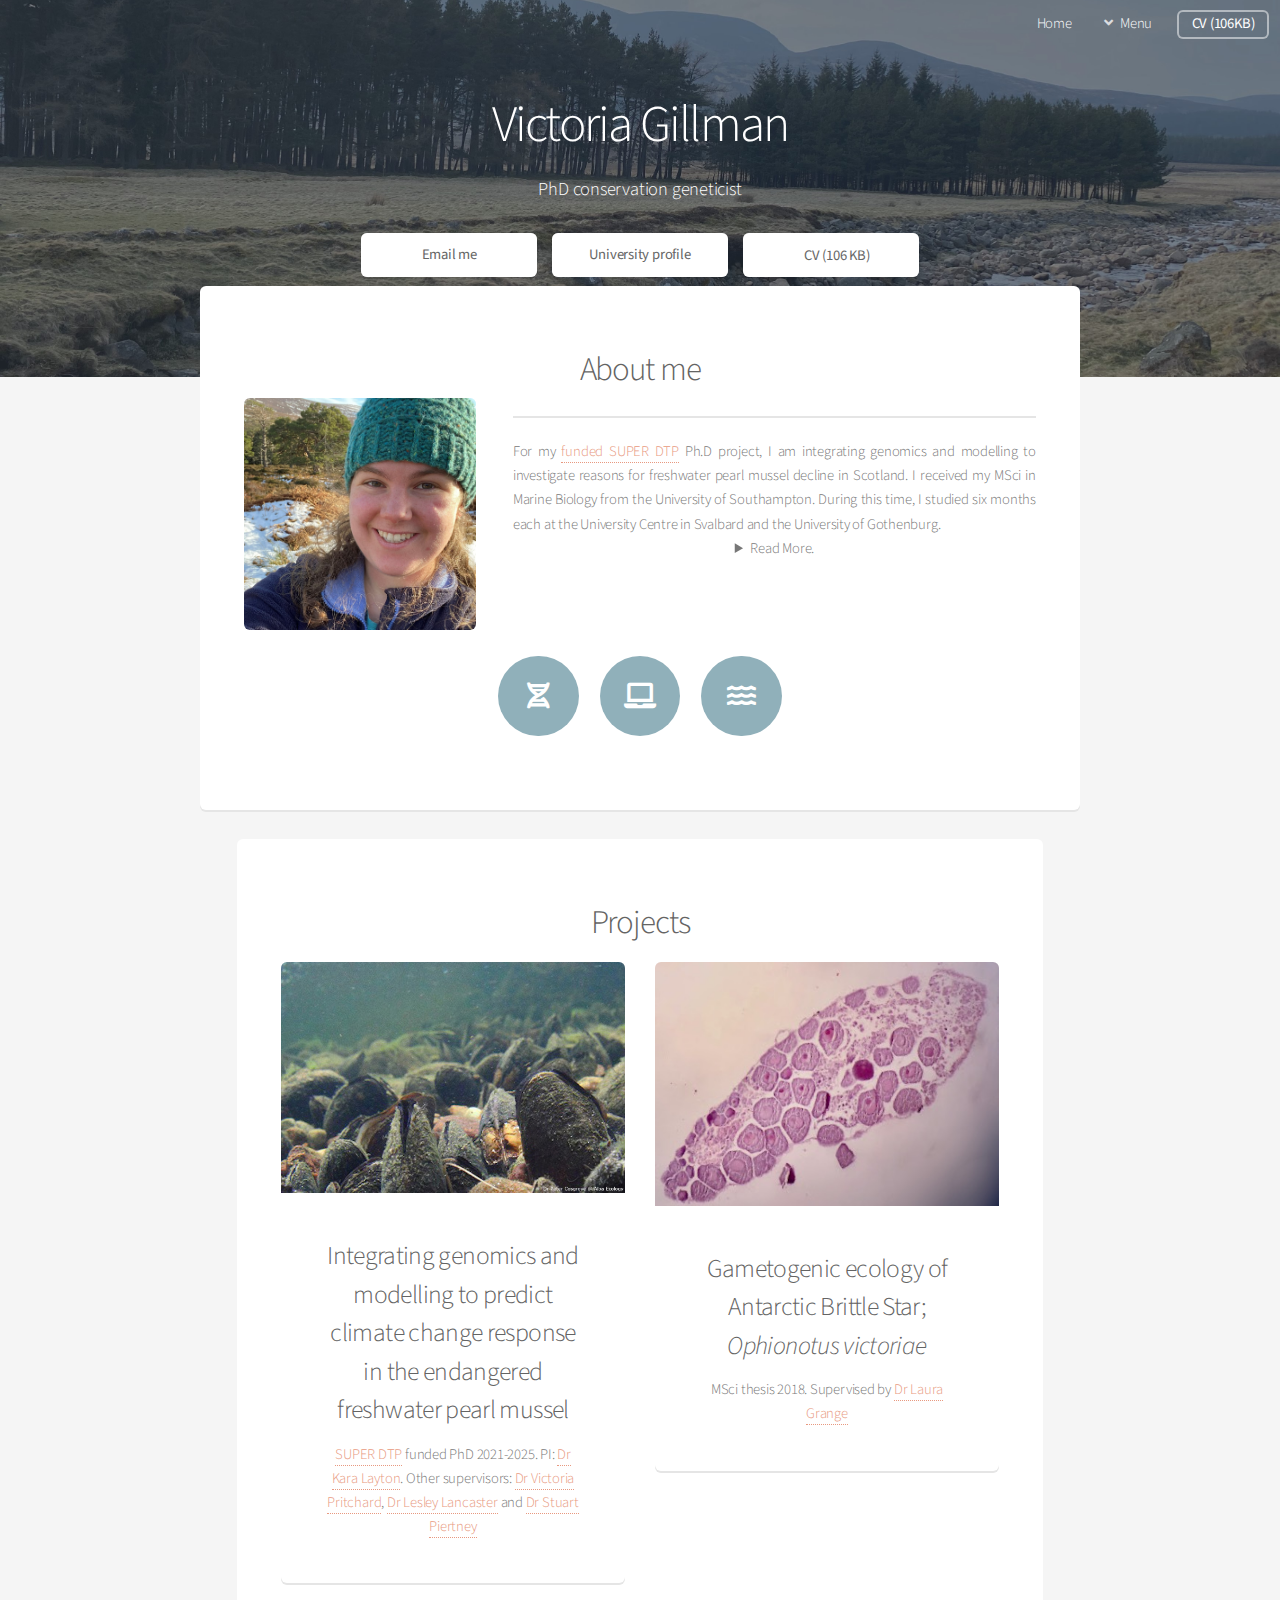
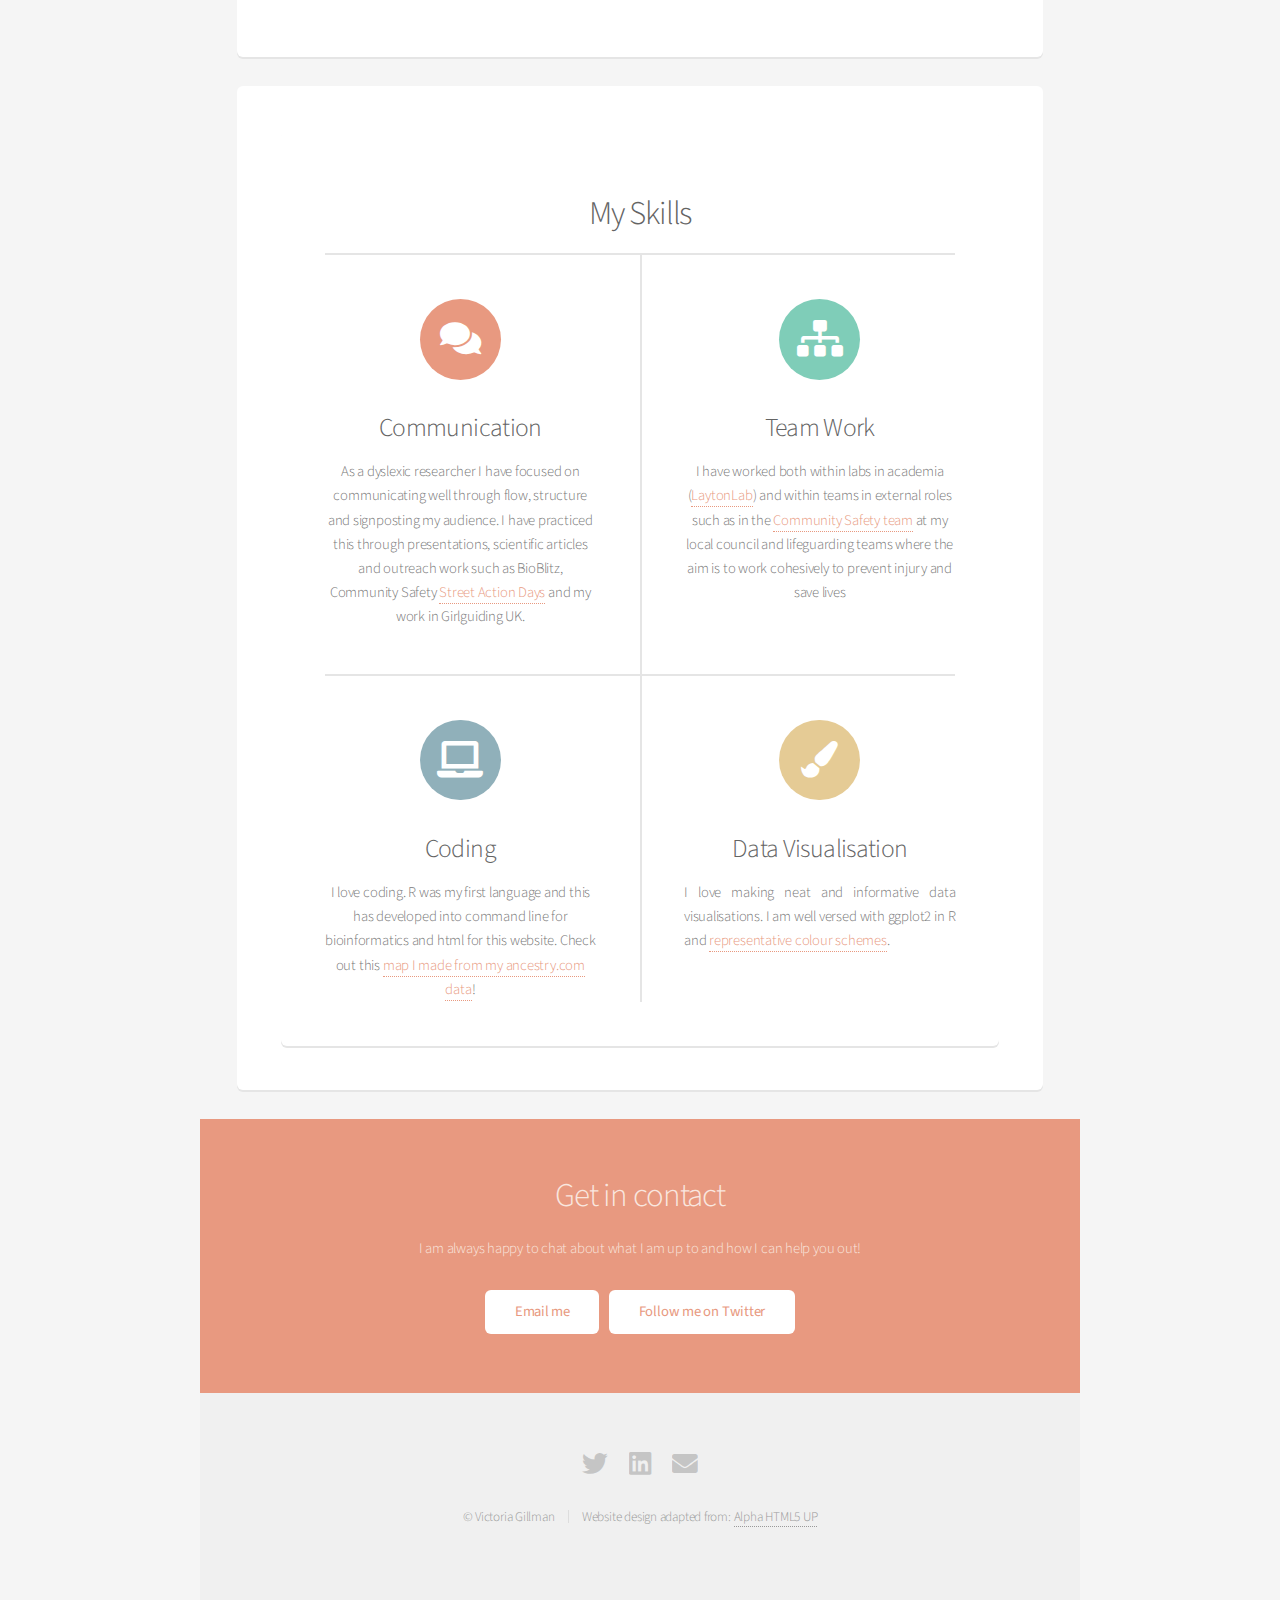
==== index.html @ b7ac981a "updated copywrite" ====
<!DOCTYPE HTML>
<!--
	Alpha by HTML5 UP
	html5up.net | @ajlkn
	Free for personal and commercial use under the CCA 3.0 license (html5up.net/license)
-->
<html>
	<head>
		<title>Victoria Gillman</title>
		<meta charset="utf-8" />
		<meta name="viewport" content="width=device-width, initial-scale=1, user-scalable=no" />
		<link rel="stylesheet" href="assets/css/main.css" />		
	</head>
	<body class="landing is-preload">
		<div id="page-wrapper">
		
			<!-- Header -->
				<header id="header" class="alt">
					<nav id="nav">
						<ul>
							<li><a href="index.html">Home</a></li>
							<li>
								<a href="#" class="icon solid fa-angle-down">Menu</a>
								<ul>
									<li><a href="mailto:v.gillman.21@abdn.ac.uk">Email me</a></li>
									<li><a href="https://www.abdn.ac.uk/people/v.gillman.21">University profile</a></li>
									<li>
										<a href="#">My work</a>
										<ul>
											<li><a href="ovic_ecology.html">MSci thesis</a></li>
											<li><a href="pearlmussels.html">PhD Project</a></li>
										</ul>
									</li>
									<li><a href="VGillman_CV.pdf">CV</a></li>
									<!-- <li>
										<a href="#">Submenu</a>
										<ul>
											<li><a href="#">Option One</a></li>
											<li><a href="#">Option Two</a></li>
											<li><a href="#">Option Three</a></li>
											<li><a href="#">Option Four</a></li>
										</ul>
									</li> -->
								</ul>
							</li>
							<li><a href="VGillman_CV.pdf" class="button">CV (106KB)</a></li>
						</ul>
					</nav>
				</header>	
				
<!-- Banner -->
<section id="banner" style="background-image: url('images/overlapbanner.jpg'); background-size: cover; background-position: center; color: #fff; text-align: center; padding: 100px 0;">
    <h2>Victoria Gillman</h2>
    <p>PhD conservation geneticist</p>
    <ul class="actions special">
        <li><a href="mailto:v.gillman.21@abdn.ac.uk" class="button primary">Email me</a></li>
        <li><a href="https://www.abdn.ac.uk/people/v.gillman.21" class="button primary">University profile</a></li>
        <li><a href="VGillman_CV.pdf" class="button primary icon fa-download">CV (106 KB)</a></li>
    </ul>
    <!-- <a href="#one" class="more scrolly">Learn More</a> -->
</section>



				<!-- One -->
				<section id="main" class="container" style="margin-top: -150px;">

					<section class="box special">
    <header class="major">
        <h2>About me</h2>
        <div class="row gtr-50 gtr-uniform">
            <div class="col-4">
                <span class="image left"><img src="images/prof_square.jpg" alt="" style="width: 100%; height: auto;" /></span>
            </div>
            <div class="col-8">
                <p align="justify">For my <a href="https://superdtp.st-andrews.ac.uk/">funded SUPER DTP</a> Ph.D project, I am integrating genomics and modelling to investigate reasons for freshwater pearl mussel decline in Scotland. I received my MSci in Marine Biology from the University of Southampton. During this time, I studied six months each at the University Centre in Svalbard and the University of Gothenburg. </p>
                <details>
                    <summary>Read More.</summary>
                    <p align="justify"> As a dyslexic first-generation researcher, I am passionate about accessibility and inclusivity. I started a group for neurodiverse and disabled post-graduate researchers within the School of Biological Sciences at the University of Aberdeen where we share help and advice. I have also recently completed First Aid for Mental Health - Level 2.
                        <p align="justify"> When I am not working on my PhD, you can find me on dog walks, foraging or swimming in the beautiful coast of Aberdeenshire or in the Cairngorms. Follow me on Twitter at <a href="https://twitter.com/AmoAqua">@AmoAqua</a> where I post about my work and accessibility. </p>
                </details>
            </div>
        </div>
    </header>
    <ul class="icons major">
        <li><span class="icon solid fa-dna major accent4"><span class="label"></span></span></li>
        <li><span class="icon solid fa-laptop major accent4"><span class="label"></span></span></li>
        <li><span class="icon solid fa-water major accent4"><span class="label"></span></span></li>
    </ul>
</section>


				<!-- Two -->
					<section id="second" class="container">

					<section class="box special">
							<header class="major">
								<h2>Projects</h2>
							</header>
					<div class="row">
						<div class="col-6 col-12-narrower">

							<section class="box special">
							<span class="image featured"><a href="pearlmussels.html"><img src="images/freshwater-pearl-mussel2.jpeg" alt="Image of mussels in a river" /></span>
											
								<h3>Integrating genomics and modelling to predict climate change response in the endangered freshwater pearl mussel</h3></a>
                            <p><a href="https://superdtp.st-andrews.ac.uk/">SUPER DTP</a> funded PhD 2021-2025. PI: <a href="https://www.laytonlab.com/">Dr Kara Layton</a>. Other supervisors: <a href="https://orcid.org/0000-0003-0992-7403">Dr Victoria Pritchard</a>, <a href="https://www.abdn.ac.uk/people/lesleylancaster#about">Dr Lesley Lancaster</a> and <a href="https://orcid.org/0000-0001-6654-0569">Dr Stuart Piertney</a></p>
							</section>
							</div>
						<div class="col-6 col-12-narrower">

							<section class="box special">
								<span class="image featured"><a href="ovic_ecology.html"><img src="images/ovicgonad2.jpeg" alt="A histology image of a gonad showing oocytes" /></span>					
								<h3>Gametogenic ecology of Antarctic Brittle Star;<i> Ophionotus victoriae</i></h3> </a>
                            <p>MSci thesis 2018. Supervised by <a href="https://orcid.org/0000-0001-9222-6848">Dr Laura Grange</a></p>
							</div>
						</section>
					</section>

				<!-- Three -->
					<section id="third" class="container">

					<section class="box special features">
						<section class="box special">
							<header class="major">
								<h2>My Skills</h2>
							</header>
							<div class="features-row">
							<section>
								<span class="icon solid major fa-comments accent2"></span>
									<h3>Communication</h3>
									<p>As a dyslexic researcher I have focused on communicating well through flow, structure and signposting my audience. I have practiced this through presentations, scientific articles and outreach work such as BioBlitz, Community Safety <a href="https://www.safercommunitiestendring.co.uk/current-events/events/?permalink=street-action-day-percy-king-estate-19th-may-2021">Street Action Days</a> and my work in Girlguiding UK.</p>
								</section>
							<section>
								<span class="icon solid major fa-sitemap accent3"></span>
									<h3>Team Work</h3>
                                    <p>I have worked both within labs in academia (<a href="https://www.laytonlab.com">LaytonLab</a>) and within teams in external roles such as in the <a href="https://www.tendringdc.gov.uk/community/crime-community-safety/community-safety-partnership">Community Safety team</a> at my local council and lifeguarding teams where the aim is to work cohesively to prevent injury and save lives</p>
								</section>
							</div>
						<div class="features-row">
							<section>
								<span class="icon solid major fa-laptop accent4"></span>
									<h3>Coding</h3>
									<p>I love coding. R was my first language and this has developed into command line for bioinformatics and html for this website. Check out this <a href="https://rpubs.com/VGillman/489169?fbclid=IwAR3or-BASQ-2E4viZ_UgQ7BXVxwV3PSyagaDsg_9GqsinFFlN52n3Oa0zFk">map I made from my ancestry.com data</a>!</p>
								</section>
							<section>
								<span class="icon solid major fa-paint-brush accent5"></span>
									<h3>Data Visualisation</h3>
									<p align="justify">I love making neat and informative data visualisations. I am well versed with ggplot2 in R and <a href="https://www.nature.com/articles/s41467-020-19160-7">representative colour schemes</a>.</p>
							</section>
						</div>
					</section>
				</section>
			</section>



<!-- Get in Contact -->
<section id="cta" style="text-align: center;">
    <h2>Get in contact</h2>
    <p>I am always happy to chat about what I am up to and how I can help you out!</p>
    
    <div class="row gtr-50 gtr-uniform">
        <div class="col-12" style="display: flex; justify-content: center;">
            <a href="mailto:v.gillman.21@abdn.ac.uk" class="button" style="margin-right: 10px;">Email me</a>
            <a href="https://twitter.com/AmoAqua" class="button">Follow me on Twitter</a>
        </div>
    </div>
</section>






				<!-- Footer -->
					<footer id="footer">
						<ul class="icons">
							<li><a href="https://twitter.com/AmoAqua" class="icon brands fa-twitter"><span class="label">Twitter</span></a></li>
							<li><a href="https://www.linkedin.com/in/victoria-gillman/" class="icon brands fa-linkedin"><span class="label">LinkedIn</span></a></li>
							<li><a href="mailto:v.gillman.21@abdn.ac.uk" class="icon solid fa-envelope"><span class="label">Email</span></a></li>
						</ul>
						<ul class="copyright">
							<li>&copy; Victoria Gillman</li><li>Website design adapted from: <a href="http://html5up.net">Alpha HTML5 UP</a> </li>
						</ul>
					</footer>

			</div>

		<!-- Scripts -->
			<script src="assets/js/jquery.min.js"></script>
			<script src="assets/js/jquery.dropotron.min.js"></script>
			<script src="assets/js/jquery.scrollex.min.js"></script>
			<script src="assets/js/browser.min.js"></script>
			<script src="assets/js/breakpoints.min.js"></script>
			<script src="assets/js/util.js"></script>
			<script src="assets/js/main.js"></script>

	</body>
</html>
---- assets/css/main.css ----
@import url("fontawesome-all.min.css");
@import url("https://fonts.googleapis.com/css?family=Source+Sans+Pro:300,400,300italic,400italic");

/*
	Alpha by HTML5 UP
	html5up.net | @ajlkn
	Free for personal and commercial use under the CCA 3.0 license (html5up.net/license)
*/

/* Reset */

/* Based on meyerweb.com/eric/tools/css/reset (v2.0 | 20110126 | License: public domain) */

	html, body, div, span, applet, object,
	iframe, h1, h2, h3, h4, h5, h6, p, blockquote,
	pre, a, abbr, acronym, address, big, cite,
	code, del, dfn, em, img, ins, kbd, q, s, samp,
	small, strike, strong, sub, sup, tt, var, b,
	u, i, center, dl, dt, dd, ol, ul, li, fieldset,
	form, label, legend, table, caption, tbody,
	tfoot, thead, tr, th, td, article, aside,
	canvas, details, embed, figure, figcaption,
	footer, header, hgroup, menu, nav, output, ruby,
	section, summary, time, mark, audio, video {
		margin: 0;
		padding: 0;
		border: 0;
		font-size: 100%;
		font: inherit;
		vertical-align: baseline;
	}

	article, aside, details, figcaption, figure,
	footer, header, hgroup, menu, nav, section {
		display: block;
	}

	body {
		line-height: 1;
	}

	ol, ul {
		list-style: none;
	}

	blockquote, q {
		quotes: none;
	}

		blockquote:before, blockquote:after, q:before, q:after {
			content: '';
			content: none;
		}

	table {
		border-collapse: collapse;
		border-spacing: 0;
	}

	body {
		-webkit-text-size-adjust: none;
	}

	mark {
		background-color: transparent;
		color: inherit;
	}

	input::-moz-focus-inner {
		border: 0;
		padding: 0;
	}

	input, select, textarea {
		-moz-appearance: none;
		-webkit-appearance: none;
		-ms-appearance: none;
		appearance: none;
	}

/* Basic */

	@-ms-viewport {
		width: device-width;
	}

	body {
		-ms-overflow-style: scrollbar;
	}

	@media screen and (max-width: 480px) {

		html, body {
			min-width: 320px;
		}

	}

	html {
		box-sizing: border-box;
	}

	*, *:before, *:after {
		box-sizing: inherit;
	}

	body {
		background: #f5f5f5;
	}

	body, input, select, textarea {
		color: #777;
		font-family: "Source Sans Pro", sans-serif;
		font-size: 16pt;
		font-weight: 300;
		line-height: 1.65em;
		letter-spacing: -0.015em;
	}

	a {
		-moz-transition: color 0.2s ease-in-out, border-bottom-color 0.2s ease-in-out;
		-webkit-transition: color 0.2s ease-in-out, border-bottom-color 0.2s ease-in-out;
		-ms-transition: color 0.2s ease-in-out, border-bottom-color 0.2s ease-in-out;
		transition: color 0.2s ease-in-out, border-bottom-color 0.2s ease-in-out;
		border-bottom: dotted 1px;
		color: #e89980;
		text-decoration: none;
	}

		a:hover {
			border-bottom-color: transparent;
		}

	strong, b {
		color: #646464;
		font-weight: 400;
	}

	em, i {
		font-style: italic;
	}

	p {
		margin: 0 0 2em 0;
	}

	h1, h2, h3, h4, h5, h6 {
		color: #646464;
		font-weight: 300;
		line-height: 1em;
		margin: 0 0 0.5em 0;
	}

		h1 a, h2 a, h3 a, h4 a, h5 a, h6 a {
			color: inherit;
			text-decoration: none;
		}

	h2 {
		font-size: 2.25em;
		line-height: 1.5em;
		letter-spacing: -0.035em;
	}

	h3 {
		font-size: 1.75em;
		line-height: 1.5em;
		letter-spacing: -0.025em;
	}

	h4 {
		font-size: 1.1em;
		line-height: 1.5em;
		letter-spacing: 0;
	}

	h5 {
		font-size: 0.9em;
		line-height: 1.5em;
		letter-spacing: 0;
	}

	h6 {
		font-size: 0.7em;
		line-height: 1.5em;
		letter-spacing: 0;
	}

	sub {
		font-size: 0.8em;
		position: relative;
		top: 0.5em;
	}

	sup {
		font-size: 0.8em;
		position: relative;
		top: -0.5em;
	}

	hr {
		border: 0;
		border-bottom: solid 2px #e5e5e5;
		margin: 2em 0;
	}

		hr.major {
			margin: 3em 0;
		}

	blockquote {
		border-left: solid 4px #e5e5e5;
		font-style: italic;
		margin: 0 0 2em 0;
		padding: 0.5em 0 0.5em 2em;
	}

	pre {
		-webkit-overflow-scrolling: touch;
		background: #f8f8f8;
		border-radius: 6px;
		border: solid 1px #e5e5e5;
		font-family: monospace;
		font-size: 0.9em;
		line-height: 1.75em;
		margin: 0 0 2em 0;
		overflow-x: auto;
		padding: 1em 1.5em;
	}

	code {
		background: #f8f8f8;
		border-radius: 6px;
		border: solid 1px #e5e5e5;
		font-family: monospace;
		font-size: 0.9em;
		margin: 0 0.25em;
		padding: 0.25em 0.65em;
	}

	.align-left {
		text-align: left;
	}

	.align-center {
		text-align: center;
	}

	.align-right {
		text-align: right;
	}

/* Row */

	.row {
		display: flex;
		flex-wrap: wrap;
		box-sizing: border-box;
		align-items: stretch;
	}

		.row > * {
			box-sizing: border-box;
		}

		.row.gtr-uniform > * > :last-child {
			margin-bottom: 0;
		}

		.row.aln-left {
			justify-content: flex-start;
		}

		.row.aln-center {
			justify-content: center;
		}

		.row.aln-right {
			justify-content: flex-end;
		}

		.row.aln-top {
			align-items: flex-start;
		}

		.row.aln-middle {
			align-items: center;
		}

		.row.aln-bottom {
			align-items: flex-end;
		}

		.row > .imp {
			order: -1;
		}

		.row > .col-1 {
			width: 8.33333%;
		}

		.row > .off-1 {
			margin-left: 8.33333%;
		}

		.row > .col-2 {
			width: 16.66667%;
		}

		.row > .off-2 {
			margin-left: 16.66667%;
		}

		.row > .col-3 {
			width: 25%;
		}

		.row > .off-3 {
			margin-left: 25%;
		}

		.row > .col-4 {
			width: 33.33333%;
		}

		.row > .off-4 {
			margin-left: 33.33333%;
		}

		.row > .col-5 {
			width: 41.66667%;
		}

		.row > .off-5 {
			margin-left: 41.66667%;
		}

		.row > .col-6 {
			width: 50%;
		}

		.row > .off-6 {
			margin-left: 50%;
		}

		.row > .col-7 {
			width: 58.33333%;
		}

		.row > .off-7 {
			margin-left: 58.33333%;
		}

		.row > .col-8 {
			width: 66.66667%;
		}

		.row > .off-8 {
			margin-left: 66.66667%;
		}

		.row > .col-9 {
			width: 75%;
		}

		.row > .off-9 {
			margin-left: 75%;
		}

		.row > .col-10 {
			width: 83.33333%;
		}

		.row > .off-10 {
			margin-left: 83.33333%;
		}

		.row > .col-11 {
			width: 91.66667%;
		}

		.row > .off-11 {
			margin-left: 91.66667%;
		}

		.row > .col-12 {
			width: 100%;
		}

		.row > .off-12 {
			margin-left: 100%;
		}

		.row.gtr-0 {
			margin-top: 0;
			margin-left: 0em;
		}

			.row.gtr-0 > * {
				padding: 0 0 0 0em;
			}

			.row.gtr-0.gtr-uniform {
				margin-top: 0em;
			}

				.row.gtr-0.gtr-uniform > * {
					padding-top: 0em;
				}

		.row.gtr-25 {
			margin-top: 0;
			margin-left: -0.5em;
		}

			.row.gtr-25 > * {
				padding: 0 0 0 0.5em;
			}

			.row.gtr-25.gtr-uniform {
				margin-top: -0.5em;
			}

				.row.gtr-25.gtr-uniform > * {
					padding-top: 0.5em;
				}

		.row.gtr-50 {
			margin-top: 0;
			margin-left: -1em;
		}

			.row.gtr-50 > * {
				padding: 0 0 0 1em;
			}

			.row.gtr-50.gtr-uniform {
				margin-top: -1em;
			}

				.row.gtr-50.gtr-uniform > * {
					padding-top: 1em;
				}

		.row {
			margin-top: 0;
			margin-left: -2em;
		}

			.row > * {
				padding: 0 0 0 2em;
			}

			.row.gtr-uniform {
				margin-top: -2em;
			}

				.row.gtr-uniform > * {
					padding-top: 2em;
				}

		.row.gtr-150 {
			margin-top: 0;
			margin-left: -3em;
		}

			.row.gtr-150 > * {
				padding: 0 0 0 3em;
			}

			.row.gtr-150.gtr-uniform {
				margin-top: -3em;
			}

				.row.gtr-150.gtr-uniform > * {
					padding-top: 3em;
				}

		.row.gtr-200 {
			margin-top: 0;
			margin-left: -4em;
		}

			.row.gtr-200 > * {
				padding: 0 0 0 4em;
			}

			.row.gtr-200.gtr-uniform {
				margin-top: -4em;
			}

				.row.gtr-200.gtr-uniform > * {
					padding-top: 4em;
				}

		@media screen and (max-width: 1680px) {

			.row {
				display: flex;
				flex-wrap: wrap;
				box-sizing: border-box;
				align-items: stretch;
			}

				.row > * {
					box-sizing: border-box;
				}

				.row.gtr-uniform > * > :last-child {
					margin-bottom: 0;
				}

				.row.aln-left {
					justify-content: flex-start;
				}

				.row.aln-center {
					justify-content: center;
				}

				.row.aln-right {
					justify-content: flex-end;
				}

				.row.aln-top {
					align-items: flex-start;
				}

				.row.aln-middle {
					align-items: center;
				}

				.row.aln-bottom {
					align-items: flex-end;
				}

				.row > .imp-wide {
					order: -1;
				}

				.row > .col-1-wide {
					width: 8.33333%;
				}

				.row > .off-1-wide {
					margin-left: 8.33333%;
				}

				.row > .col-2-wide {
					width: 16.66667%;
				}

				.row > .off-2-wide {
					margin-left: 16.66667%;
				}

				.row > .col-3-wide {
					width: 25%;
				}

				.row > .off-3-wide {
					margin-left: 25%;
				}

				.row > .col-4-wide {
					width: 33.33333%;
				}

				.row > .off-4-wide {
					margin-left: 33.33333%;
				}

				.row > .col-5-wide {
					width: 41.66667%;
				}

				.row > .off-5-wide {
					margin-left: 41.66667%;
				}

				.row > .col-6-wide {
					width: 50%;
				}

				.row > .off-6-wide {
					margin-left: 50%;
				}

				.row > .col-7-wide {
					width: 58.33333%;
				}

				.row > .off-7-wide {
					margin-left: 58.33333%;
				}

				.row > .col-8-wide {
					width: 66.66667%;
				}

				.row > .off-8-wide {
					margin-left: 66.66667%;
				}

				.row > .col-9-wide {
					width: 75%;
				}

				.row > .off-9-wide {
					margin-left: 75%;
				}

				.row > .col-10-wide {
					width: 83.33333%;
				}

				.row > .off-10-wide {
					margin-left: 83.33333%;
				}

				.row > .col-11-wide {
					width: 91.66667%;
				}

				.row > .off-11-wide {
					margin-left: 91.66667%;
				}

				.row > .col-12-wide {
					width: 100%;
				}

				.row > .off-12-wide {
					margin-left: 100%;
				}

				.row.gtr-0 {
					margin-top: 0;
					margin-left: 0em;
				}

					.row.gtr-0 > * {
						padding: 0 0 0 0em;
					}

					.row.gtr-0.gtr-uniform {
						margin-top: 0em;
					}

						.row.gtr-0.gtr-uniform > * {
							padding-top: 0em;
						}

				.row.gtr-25 {
					margin-top: 0;
					margin-left: -0.5em;
				}

					.row.gtr-25 > * {
						padding: 0 0 0 0.5em;
					}

					.row.gtr-25.gtr-uniform {
						margin-top: -0.5em;
					}

						.row.gtr-25.gtr-uniform > * {
							padding-top: 0.5em;
						}

				.row.gtr-50 {
					margin-top: 0;
					margin-left: -1em;
				}

					.row.gtr-50 > * {
						padding: 0 0 0 1em;
					}

					.row.gtr-50.gtr-uniform {
						margin-top: -1em;
					}

						.row.gtr-50.gtr-uniform > * {
							padding-top: 1em;
						}

				.row {
					margin-top: 0;
					margin-left: -2em;
				}

					.row > * {
						padding: 0 0 0 2em;
					}

					.row.gtr-uniform {
						margin-top: -2em;
					}

						.row.gtr-uniform > * {
							padding-top: 2em;
						}

				.row.gtr-150 {
					margin-top: 0;
					margin-left: -3em;
				}

					.row.gtr-150 > * {
						padding: 0 0 0 3em;
					}

					.row.gtr-150.gtr-uniform {
						margin-top: -3em;
					}

						.row.gtr-150.gtr-uniform > * {
							padding-top: 3em;
						}

				.row.gtr-200 {
					margin-top: 0;
					margin-left: -4em;
				}

					.row.gtr-200 > * {
						padding: 0 0 0 4em;
					}

					.row.gtr-200.gtr-uniform {
						margin-top: -4em;
					}

						.row.gtr-200.gtr-uniform > * {
							padding-top: 4em;
						}

		}

		@media screen and (max-width: 1280px) {

			.row {
				display: flex;
				flex-wrap: wrap;
				box-sizing: border-box;
				align-items: stretch;
			}

				.row > * {
					box-sizing: border-box;
				}

				.row.gtr-uniform > * > :last-child {
					margin-bottom: 0;
				}

				.row.aln-left {
					justify-content: flex-start;
				}

				.row.aln-center {
					justify-content: center;
				}

				.row.aln-right {
					justify-content: flex-end;
				}

				.row.aln-top {
					align-items: flex-start;
				}

				.row.aln-middle {
					align-items: center;
				}

				.row.aln-bottom {
					align-items: flex-end;
				}

				.row > .imp-normal {
					order: -1;
				}

				.row > .col-1-normal {
					width: 8.33333%;
				}

				.row > .off-1-normal {
					margin-left: 8.33333%;
				}

				.row > .col-2-normal {
					width: 16.66667%;
				}

				.row > .off-2-normal {
					margin-left: 16.66667%;
				}

				.row > .col-3-normal {
					width: 25%;
				}

				.row > .off-3-normal {
					margin-left: 25%;
				}

				.row > .col-4-normal {
					width: 33.33333%;
				}

				.row > .off-4-normal {
					margin-left: 33.33333%;
				}

				.row > .col-5-normal {
					width: 41.66667%;
				}

				.row > .off-5-normal {
					margin-left: 41.66667%;
				}

				.row > .col-6-normal {
					width: 50%;
				}

				.row > .off-6-normal {
					margin-left: 50%;
				}

				.row > .col-7-normal {
					width: 58.33333%;
				}

				.row > .off-7-normal {
					margin-left: 58.33333%;
				}

				.row > .col-8-normal {
					width: 66.66667%;
				}

				.row > .off-8-normal {
					margin-left: 66.66667%;
				}

				.row > .col-9-normal {
					width: 75%;
				}

				.row > .off-9-normal {
					margin-left: 75%;
				}

				.row > .col-10-normal {
					width: 83.33333%;
				}

				.row > .off-10-normal {
					margin-left: 83.33333%;
				}

				.row > .col-11-normal {
					width: 91.66667%;
				}

				.row > .off-11-normal {
					margin-left: 91.66667%;
				}

				.row > .col-12-normal {
					width: 100%;
				}

				.row > .off-12-normal {
					margin-left: 100%;
				}

				.row.gtr-0 {
					margin-top: 0;
					margin-left: 0em;
				}

					.row.gtr-0 > * {
						padding: 0 0 0 0em;
					}

					.row.gtr-0.gtr-uniform {
						margin-top: 0em;
					}

						.row.gtr-0.gtr-uniform > * {
							padding-top: 0em;
						}

				.row.gtr-25 {
					margin-top: 0;
					margin-left: -0.5em;
				}

					.row.gtr-25 > * {
						padding: 0 0 0 0.5em;
					}

					.row.gtr-25.gtr-uniform {
						margin-top: -0.5em;
					}

						.row.gtr-25.gtr-uniform > * {
							padding-top: 0.5em;
						}

				.row.gtr-50 {
					margin-top: 0;
					margin-left: -1em;
				}

					.row.gtr-50 > * {
						padding: 0 0 0 1em;
					}

					.row.gtr-50.gtr-uniform {
						margin-top: -1em;
					}

						.row.gtr-50.gtr-uniform > * {
							padding-top: 1em;
						}

				.row {
					margin-top: 0;
					margin-left: -2em;
				}

					.row > * {
						padding: 0 0 0 2em;
					}

					.row.gtr-uniform {
						margin-top: -2em;
					}

						.row.gtr-uniform > * {
							padding-top: 2em;
						}

				.row.gtr-150 {
					margin-top: 0;
					margin-left: -3em;
				}

					.row.gtr-150 > * {
						padding: 0 0 0 3em;
					}

					.row.gtr-150.gtr-uniform {
						margin-top: -3em;
					}

						.row.gtr-150.gtr-uniform > * {
							padding-top: 3em;
						}

				.row.gtr-200 {
					margin-top: 0;
					margin-left: -4em;
				}

					.row.gtr-200 > * {
						padding: 0 0 0 4em;
					}

					.row.gtr-200.gtr-uniform {
						margin-top: -4em;
					}

						.row.gtr-200.gtr-uniform > * {
							padding-top: 4em;
						}

		}

		@media screen and (max-width: 980px) {

			.row {
				display: flex;
				flex-wrap: wrap;
				box-sizing: border-box;
				align-items: stretch;
			}

				.row > * {
					box-sizing: border-box;
				}

				.row.gtr-uniform > * > :last-child {
					margin-bottom: 0;
				}

				.row.aln-left {
					justify-content: flex-start;
				}

				.row.aln-center {
					justify-content: center;
				}

				.row.aln-right {
					justify-content: flex-end;
				}

				.row.aln-top {
					align-items: flex-start;
				}

				.row.aln-middle {
					align-items: center;
				}

				.row.aln-bottom {
					align-items: flex-end;
				}

				.row > .imp-narrow {
					order: -1;
				}

				.row > .col-1-narrow {
					width: 8.33333%;
				}

				.row > .off-1-narrow {
					margin-left: 8.33333%;
				}

				.row > .col-2-narrow {
					width: 16.66667%;
				}

				.row > .off-2-narrow {
					margin-left: 16.66667%;
				}

				.row > .col-3-narrow {
					width: 25%;
				}

				.row > .off-3-narrow {
					margin-left: 25%;
				}

				.row > .col-4-narrow {
					width: 33.33333%;
				}

				.row > .off-4-narrow {
					margin-left: 33.33333%;
				}

				.row > .col-5-narrow {
					width: 41.66667%;
				}

				.row > .off-5-narrow {
					margin-left: 41.66667%;
				}

				.row > .col-6-narrow {
					width: 50%;
				}

				.row > .off-6-narrow {
					margin-left: 50%;
				}

				.row > .col-7-narrow {
					width: 58.33333%;
				}

				.row > .off-7-narrow {
					margin-left: 58.33333%;
				}

				.row > .col-8-narrow {
					width: 66.66667%;
				}

				.row > .off-8-narrow {
					margin-left: 66.66667%;
				}

				.row > .col-9-narrow {
					width: 75%;
				}

				.row > .off-9-narrow {
					margin-left: 75%;
				}

				.row > .col-10-narrow {
					width: 83.33333%;
				}

				.row > .off-10-narrow {
					margin-left: 83.33333%;
				}

				.row > .col-11-narrow {
					width: 91.66667%;
				}

				.row > .off-11-narrow {
					margin-left: 91.66667%;
				}

				.row > .col-12-narrow {
					width: 100%;
				}

				.row > .off-12-narrow {
					margin-left: 100%;
				}

				.row.gtr-0 {
					margin-top: 0;
					margin-left: 0em;
				}

					.row.gtr-0 > * {
						padding: 0 0 0 0em;
					}

					.row.gtr-0.gtr-uniform {
						margin-top: 0em;
					}

						.row.gtr-0.gtr-uniform > * {
							padding-top: 0em;
						}

				.row.gtr-25 {
					margin-top: 0;
					margin-left: -0.5em;
				}

					.row.gtr-25 > * {
						padding: 0 0 0 0.5em;
					}

					.row.gtr-25.gtr-uniform {
						margin-top: -0.5em;
					}

						.row.gtr-25.gtr-uniform > * {
							padding-top: 0.5em;
						}

				.row.gtr-50 {
					margin-top: 0;
					margin-left: -1em;
				}

					.row.gtr-50 > * {
						padding: 0 0 0 1em;
					}

					.row.gtr-50.gtr-uniform {
						margin-top: -1em;
					}

						.row.gtr-50.gtr-uniform > * {
							padding-top: 1em;
						}

				.row {
					margin-top: 0;
					margin-left: -2em;
				}

					.row > * {
						padding: 0 0 0 2em;
					}

					.row.gtr-uniform {
						margin-top: -2em;
					}

						.row.gtr-uniform > * {
							padding-top: 2em;
						}

				.row.gtr-150 {
					margin-top: 0;
					margin-left: -3em;
				}

					.row.gtr-150 > * {
						padding: 0 0 0 3em;
					}

					.row.gtr-150.gtr-uniform {
						margin-top: -3em;
					}

						.row.gtr-150.gtr-uniform > * {
							padding-top: 3em;
						}

				.row.gtr-200 {
					margin-top: 0;
					margin-left: -4em;
				}

					.row.gtr-200 > * {
						padding: 0 0 0 4em;
					}

					.row.gtr-200.gtr-uniform {
						margin-top: -4em;
					}

						.row.gtr-200.gtr-uniform > * {
							padding-top: 4em;
						}

		}

		@media screen and (max-width: 840px) {

			.row {
				display: flex;
				flex-wrap: wrap;
				box-sizing: border-box;
				align-items: stretch;
			}

				.row > * {
					box-sizing: border-box;
				}

				.row.gtr-uniform > * > :last-child {
					margin-bottom: 0;
				}

				.row.aln-left {
					justify-content: flex-start;
				}

				.row.aln-center {
					justify-content: center;
				}

				.row.aln-right {
					justify-content: flex-end;
				}

				.row.aln-top {
					align-items: flex-start;
				}

				.row.aln-middle {
					align-items: center;
				}

				.row.aln-bottom {
					align-items: flex-end;
				}

				.row > .imp-narrower {
					order: -1;
				}

				.row > .col-1-narrower {
					width: 8.33333%;
				}

				.row > .off-1-narrower {
					margin-left: 8.33333%;
				}

				.row > .col-2-narrower {
					width: 16.66667%;
				}

				.row > .off-2-narrower {
					margin-left: 16.66667%;
				}

				.row > .col-3-narrower {
					width: 25%;
				}

				.row > .off-3-narrower {
					margin-left: 25%;
				}

				.row > .col-4-narrower {
					width: 33.33333%;
				}

				.row > .off-4-narrower {
					margin-left: 33.33333%;
				}

				.row > .col-5-narrower {
					width: 41.66667%;
				}

				.row > .off-5-narrower {
					margin-left: 41.66667%;
				}

				.row > .col-6-narrower {
					width: 50%;
				}

				.row > .off-6-narrower {
					margin-left: 50%;
				}

				.row > .col-7-narrower {
					width: 58.33333%;
				}

				.row > .off-7-narrower {
					margin-left: 58.33333%;
				}

				.row > .col-8-narrower {
					width: 66.66667%;
				}

				.row > .off-8-narrower {
					margin-left: 66.66667%;
				}

				.row > .col-9-narrower {
					width: 75%;
				}

				.row > .off-9-narrower {
					margin-left: 75%;
				}

				.row > .col-10-narrower {
					width: 83.33333%;
				}

				.row > .off-10-narrower {
					margin-left: 83.33333%;
				}

				.row > .col-11-narrower {
					width: 91.66667%;
				}

				.row > .off-11-narrower {
					margin-left: 91.66667%;
				}

				.row > .col-12-narrower {
					width: 100%;
				}

				.row > .off-12-narrower {
					margin-left: 100%;
				}

				.row.gtr-0 {
					margin-top: 0;
					margin-left: 0em;
				}

					.row.gtr-0 > * {
						padding: 0 0 0 0em;
					}

					.row.gtr-0.gtr-uniform {
						margin-top: 0em;
					}

						.row.gtr-0.gtr-uniform > * {
							padding-top: 0em;
						}

				.row.gtr-25 {
					margin-top: 0;
					margin-left: -0.5em;
				}

					.row.gtr-25 > * {
						padding: 0 0 0 0.5em;
					}

					.row.gtr-25.gtr-uniform {
						margin-top: -0.5em;
					}

						.row.gtr-25.gtr-uniform > * {
							padding-top: 0.5em;
						}

				.row.gtr-50 {
					margin-top: 0;
					margin-left: -1em;
				}

					.row.gtr-50 > * {
						padding: 0 0 0 1em;
					}

					.row.gtr-50.gtr-uniform {
						margin-top: -1em;
					}

						.row.gtr-50.gtr-uniform > * {
							padding-top: 1em;
						}

				.row {
					margin-top: 0;
					margin-left: -2em;
				}

					.row > * {
						padding: 0 0 0 2em;
					}

					.row.gtr-uniform {
						margin-top: -2em;
					}

						.row.gtr-uniform > * {
							padding-top: 2em;
						}

				.row.gtr-150 {
					margin-top: 0;
					margin-left: -3em;
				}

					.row.gtr-150 > * {
						padding: 0 0 0 3em;
					}

					.row.gtr-150.gtr-uniform {
						margin-top: -3em;
					}

						.row.gtr-150.gtr-uniform > * {
							padding-top: 3em;
						}

				.row.gtr-200 {
					margin-top: 0;
					margin-left: -4em;
				}

					.row.gtr-200 > * {
						padding: 0 0 0 4em;
					}

					.row.gtr-200.gtr-uniform {
						margin-top: -4em;
					}

						.row.gtr-200.gtr-uniform > * {
							padding-top: 4em;
						}

		}

		@media screen and (max-width: 736px) {

			.row {
				display: flex;
				flex-wrap: wrap;
				box-sizing: border-box;
				align-items: stretch;
			}

				.row > * {
					box-sizing: border-box;
				}

				.row.gtr-uniform > * > :last-child {
					margin-bottom: 0;
				}

				.row.aln-left {
					justify-content: flex-start;
				}

				.row.aln-center {
					justify-content: center;
				}

				.row.aln-right {
					justify-content: flex-end;
				}

				.row.aln-top {
					align-items: flex-start;
				}

				.row.aln-middle {
					align-items: center;
				}

				.row.aln-bottom {
					align-items: flex-end;
				}

				.row > .imp-mobile {
					order: -1;
				}

				.row > .col-1-mobile {
					width: 8.33333%;
				}

				.row > .off-1-mobile {
					margin-left: 8.33333%;
				}

				.row > .col-2-mobile {
					width: 16.66667%;
				}

				.row > .off-2-mobile {
					margin-left: 16.66667%;
				}

				.row > .col-3-mobile {
					width: 25%;
				}

				.row > .off-3-mobile {
					margin-left: 25%;
				}

				.row > .col-4-mobile {
					width: 33.33333%;
				}

				.row > .off-4-mobile {
					margin-left: 33.33333%;
				}

				.row > .col-5-mobile {
					width: 41.66667%;
				}

				.row > .off-5-mobile {
					margin-left: 41.66667%;
				}

				.row > .col-6-mobile {
					width: 50%;
				}

				.row > .off-6-mobile {
					margin-left: 50%;
				}

				.row > .col-7-mobile {
					width: 58.33333%;
				}

				.row > .off-7-mobile {
					margin-left: 58.33333%;
				}

				.row > .col-8-mobile {
					width: 66.66667%;
				}

				.row > .off-8-mobile {
					margin-left: 66.66667%;
				}

				.row > .col-9-mobile {
					width: 75%;
				}

				.row > .off-9-mobile {
					margin-left: 75%;
				}

				.row > .col-10-mobile {
					width: 83.33333%;
				}

				.row > .off-10-mobile {
					margin-left: 83.33333%;
				}

				.row > .col-11-mobile {
					width: 91.66667%;
				}

				.row > .off-11-mobile {
					margin-left: 91.66667%;
				}

				.row > .col-12-mobile {
					width: 100%;
				}

				.row > .off-12-mobile {
					margin-left: 100%;
				}

				.row.gtr-0 {
					margin-top: 0;
					margin-left: 0em;
				}

					.row.gtr-0 > * {
						padding: 0 0 0 0em;
					}

					.row.gtr-0.gtr-uniform {
						margin-top: 0em;
					}

						.row.gtr-0.gtr-uniform > * {
							padding-top: 0em;
						}

				.row.gtr-25 {
					margin-top: 0;
					margin-left: -0.5em;
				}

					.row.gtr-25 > * {
						padding: 0 0 0 0.5em;
					}

					.row.gtr-25.gtr-uniform {
						margin-top: -0.5em;
					}

						.row.gtr-25.gtr-uniform > * {
							padding-top: 0.5em;
						}

				.row.gtr-50 {
					margin-top: 0;
					margin-left: -1em;
				}

					.row.gtr-50 > * {
						padding: 0 0 0 1em;
					}

					.row.gtr-50.gtr-uniform {
						margin-top: -1em;
					}

						.row.gtr-50.gtr-uniform > * {
							padding-top: 1em;
						}

				.row {
					margin-top: 0;
					margin-left: -2em;
				}

					.row > * {
						padding: 0 0 0 2em;
					}

					.row.gtr-uniform {
						margin-top: -2em;
					}

						.row.gtr-uniform > * {
							padding-top: 2em;
						}

				.row.gtr-150 {
					margin-top: 0;
					margin-left: -3em;
				}

					.row.gtr-150 > * {
						padding: 0 0 0 3em;
					}

					.row.gtr-150.gtr-uniform {
						margin-top: -3em;
					}

						.row.gtr-150.gtr-uniform > * {
							padding-top: 3em;
						}

				.row.gtr-200 {
					margin-top: 0;
					margin-left: -4em;
				}

					.row.gtr-200 > * {
						padding: 0 0 0 4em;
					}

					.row.gtr-200.gtr-uniform {
						margin-top: -4em;
					}

						.row.gtr-200.gtr-uniform > * {
							padding-top: 4em;
						}

		}

		@media screen and (max-width: 480px) {

			.row {
				display: flex;
				flex-wrap: wrap;
				box-sizing: border-box;
				align-items: stretch;
			}

				.row > * {
					box-sizing: border-box;
				}

				.row.gtr-uniform > * > :last-child {
					margin-bottom: 0;
				}

				.row.aln-left {
					justify-content: flex-start;
				}

				.row.aln-center {
					justify-content: center;
				}

				.row.aln-right {
					justify-content: flex-end;
				}

				.row.aln-top {
					align-items: flex-start;
				}

				.row.aln-middle {
					align-items: center;
				}

				.row.aln-bottom {
					align-items: flex-end;
				}

				.row > .imp-mobilep {
					order: -1;
				}

				.row > .col-1-mobilep {
					width: 8.33333%;
				}

				.row > .off-1-mobilep {
					margin-left: 8.33333%;
				}

				.row > .col-2-mobilep {
					width: 16.66667%;
				}

				.row > .off-2-mobilep {
					margin-left: 16.66667%;
				}

				.row > .col-3-mobilep {
					width: 25%;
				}

				.row > .off-3-mobilep {
					margin-left: 25%;
				}

				.row > .col-4-mobilep {
					width: 33.33333%;
				}

				.row > .off-4-mobilep {
					margin-left: 33.33333%;
				}

				.row > .col-5-mobilep {
					width: 41.66667%;
				}

				.row > .off-5-mobilep {
					margin-left: 41.66667%;
				}

				.row > .col-6-mobilep {
					width: 50%;
				}

				.row > .off-6-mobilep {
					margin-left: 50%;
				}

				.row > .col-7-mobilep {
					width: 58.33333%;
				}

				.row > .off-7-mobilep {
					margin-left: 58.33333%;
				}

				.row > .col-8-mobilep {
					width: 66.66667%;
				}

				.row > .off-8-mobilep {
					margin-left: 66.66667%;
				}

				.row > .col-9-mobilep {
					width: 75%;
				}

				.row > .off-9-mobilep {
					margin-left: 75%;
				}

				.row > .col-10-mobilep {
					width: 83.33333%;
				}

				.row > .off-10-mobilep {
					margin-left: 83.33333%;
				}

				.row > .col-11-mobilep {
					width: 91.66667%;
				}

				.row > .off-11-mobilep {
					margin-left: 91.66667%;
				}

				.row > .col-12-mobilep {
					width: 100%;
				}

				.row > .off-12-mobilep {
					margin-left: 100%;
				}

				.row.gtr-0 {
					margin-top: 0;
					margin-left: 0em;
				}

					.row.gtr-0 > * {
						padding: 0 0 0 0em;
					}

					.row.gtr-0.gtr-uniform {
						margin-top: 0em;
					}

						.row.gtr-0.gtr-uniform > * {
							padding-top: 0em;
						}

				.row.gtr-25 {
					margin-top: 0;
					margin-left: -0.5em;
				}

					.row.gtr-25 > * {
						padding: 0 0 0 0.5em;
					}

					.row.gtr-25.gtr-uniform {
						margin-top: -0.5em;
					}

						.row.gtr-25.gtr-uniform > * {
							padding-top: 0.5em;
						}

				.row.gtr-50 {
					margin-top: 0;
					margin-left: -1em;
				}

					.row.gtr-50 > * {
						padding: 0 0 0 1em;
					}

					.row.gtr-50.gtr-uniform {
						margin-top: -1em;
					}

						.row.gtr-50.gtr-uniform > * {
							padding-top: 1em;
						}

				.row {
					margin-top: 0;
					margin-left: -2em;
				}

					.row > * {
						padding: 0 0 0 2em;
					}

					.row.gtr-uniform {
						margin-top: -2em;
					}

						.row.gtr-uniform > * {
							padding-top: 2em;
						}

				.row.gtr-150 {
					margin-top: 0;
					margin-left: -3em;
				}

					.row.gtr-150 > * {
						padding: 0 0 0 3em;
					}

					.row.gtr-150.gtr-uniform {
						margin-top: -3em;
					}

						.row.gtr-150.gtr-uniform > * {
							padding-top: 3em;
						}

				.row.gtr-200 {
					margin-top: 0;
					margin-left: -4em;
				}

					.row.gtr-200 > * {
						padding: 0 0 0 4em;
					}

					.row.gtr-200.gtr-uniform {
						margin-top: -4em;
					}

						.row.gtr-200.gtr-uniform > * {
							padding-top: 4em;
						}

		}

/* Container */

	.container {
		margin: 0 auto;
		max-width: calc(100% - 5em);
		width: 60em;
	}

		.container.xsmall {
			width: 15em;
		}

		.container.small {
			width: 30em;
		}

		.container.medium {
			width: 45em;
		}

		.container.large {
			width: 75em;
		}

		.container.xlarge {
			width: 90em;
		}

		.container.max {
			width: 100%;
		}

		@media screen and (max-width: 840px) {

			.container {
				width: 100% !important;
			}

		}

		@media screen and (max-width: 736px) {

			.container {
				max-width: 100%;
			}

		}

/* Section/Article */

	section.special, article.special {
		text-align: center;
	}

	header p {
		color: #999;
		position: relative;
		margin: 0 0 1.5em 0;
		font-style: italic;
	}

	header h2 + p {
		font-size: 1.25em;
		margin-top: -1em;
		line-height: 1.5em;
	}

	header h3 + p {
		font-size: 1.1em;
		margin-top: -0.85em;
		line-height: 1.5em;
	}

	header h4 + p,
	header h5 + p,
	header h6 + p {
		font-size: 0.8em;
		margin-top: -0.5em;
		line-height: 1.5em;
	}

	header.major {
		padding: 1em 0;
		text-align: center;
	}

		header.major h2 {
			margin: 0;
		}

		header.major p {
			display: inline-block;
			border-top: solid 2px #e5e5e5;
			color: #777;
			margin: 1.5em 0 0 0;
			padding: 1.5em 0 0 0;
			font-style: normal;
		}

/* Form */

	form {
		margin: 0 0 2em 0;
	}

	label {
		color: #646464;
		display: block;
		font-size: 0.9em;
		font-weight: 300;
		margin: 0 0 1em 0;
	}

	input[type="text"],
	input[type="password"],
	input[type="email"],
	select,
	textarea {
		-moz-appearance: none;
		-webkit-appearance: none;
		-ms-appearance: none;
		appearance: none;
		background-color: #f8f8f8;
		border-radius: 6px;
		border: solid 1px #e5e5e5;
		color: inherit;
		display: block;
		outline: 0;
		padding: 0 1em;
		text-decoration: none;
		width: 100%;
	}

		input[type="text"]:invalid,
		input[type="password"]:invalid,
		input[type="email"]:invalid,
		select:invalid,
		textarea:invalid {
			box-shadow: none;
		}

		input[type="text"]:focus,
		input[type="password"]:focus,
		input[type="email"]:focus,
		select:focus,
		textarea:focus {
			border-color: #e89980;
			box-shadow: 0 0 0 2px #e89980;
		}

	select {
		background-image: url("data:image/svg+xml;charset=utf8,%3Csvg xmlns='http://www.w3.org/2000/svg' width='40' height='40' preserveAspectRatio='none' viewBox='0 0 40 40'%3E%3Cpath d='M9.4,12.3l10.4,10.4l10.4-10.4c0.2-0.2,0.5-0.4,0.9-0.4c0.3,0,0.6,0.1,0.9,0.4l3.3,3.3c0.2,0.2,0.4,0.5,0.4,0.9 c0,0.4-0.1,0.6-0.4,0.9L20.7,31.9c-0.2,0.2-0.5,0.4-0.9,0.4c-0.3,0-0.6-0.1-0.9-0.4L4.3,17.3c-0.2-0.2-0.4-0.5-0.4-0.9 c0-0.4,0.1-0.6,0.4-0.9l3.3-3.3c0.2-0.2,0.5-0.4,0.9-0.4S9.1,12.1,9.4,12.3z' fill='%23e5e5e5' /%3E%3C/svg%3E");
		background-size: 1.25em;
		background-repeat: no-repeat;
		background-position: calc(100% - 1em) center;
		height: 3em;
		padding-right: 3em;
		text-overflow: ellipsis;
	}

		select option {
			color: #777;
			background-color: #f5f5f5;
		}

		select:focus::-ms-value {
			background-color: transparent;
		}

		select::-ms-expand {
			display: none;
		}

	input[type="text"],
	input[type="password"],
	input[type="email"],
	select {
		height: 3em;
	}

	textarea {
		padding: 0.75em 1em;
	}

	input[type="checkbox"],
	input[type="radio"] {
		-moz-appearance: none;
		-webkit-appearance: none;
		-ms-appearance: none;
		appearance: none;
		display: block;
		float: left;
		margin-right: -2em;
		opacity: 0;
		width: 1em;
		z-index: -1;
	}

		input[type="checkbox"] + label,
		input[type="radio"] + label {
			text-decoration: none;
			color: #777;
			cursor: pointer;
			display: inline-block;
			font-size: 1em;
			font-weight: 300;
			padding-left: 2.55em;
			padding-right: 0.75em;
			position: relative;
		}

			input[type="checkbox"] + label:before,
			input[type="radio"] + label:before {
				-moz-osx-font-smoothing: grayscale;
				-webkit-font-smoothing: antialiased;
				display: inline-block;
				font-style: normal;
				font-variant: normal;
				text-rendering: auto;
				line-height: 1;
				text-transform: none !important;
				font-family: 'Font Awesome 5 Free';
				font-weight: 900;
			}

			input[type="checkbox"] + label:before,
			input[type="radio"] + label:before {
				background: #f8f8f8;
				border-radius: 6px;
				border: solid 1px #e5e5e5;
				content: '';
				display: inline-block;
				font-size: 0.8em;
				height: 2.25em;
				left: 0;
				line-height: 2.25em;
				position: absolute;
				text-align: center;
				top: 0;
				width: 2.25em;
			}

		input[type="checkbox"]:checked + label:before,
		input[type="radio"]:checked + label:before {
			background: #666;
			border-color: #666;
			color: #ffffff;
			content: '\f00c';
		}

		input[type="checkbox"]:focus + label:before,
		input[type="radio"]:focus + label:before {
			border-color: #e89980;
			box-shadow: 0 0 0 1px #e89980;
		}

	input[type="checkbox"] + label:before {
		border-radius: 6px;
	}

	input[type="radio"] + label:before {
		border-radius: 100%;
	}

	::-webkit-input-placeholder {
		color: #999 !important;
		opacity: 1.0;
	}

	:-moz-placeholder {
		color: #999 !important;
		opacity: 1.0;
	}

	::-moz-placeholder {
		color: #999 !important;
		opacity: 1.0;
	}

	:-ms-input-placeholder {
		color: #999 !important;
		opacity: 1.0;
	}

/* Box */

	.box {
		background: #fff;
		border-radius: 6px;
		box-shadow: 0 2px 0 0 #e5e5e5;
		margin: 0 0 2em 0;
		padding: 3em;
	}

		.box > :last-child {
			margin-bottom: 0;
		}

		.box.alt {
			background: none !important;
			border-radius: 0 !important;
			box-shadow: none !important;
			margin: 0 0 2em 0;
			padding: 0 !important;
		}

		.box.features .features-row {
			border-top: solid 2px #e5e5e5;
			position: relative;
		}

			.box.features .features-row:after {
				clear: both;
				content: '';
				display: block;
			}

			.box.features .features-row section {
				float: left;
				padding: 3em;
				width: 50%;
			}

				.box.features .features-row section :last-child {
					margin-bottom: 0;
				}

				.box.features .features-row section:nth-child(2n) {
					padding-right: 0;
				}

					.box.features .features-row section:nth-child(2n):before {
						background: #e5e5e5;
						content: '';
						display: block;
						height: 100%;
						margin-left: -3em;
						position: absolute;
						top: 0;
						width: 2px;
					}

				.box.features .features-row section:nth-child(2n-1) {
					padding-left: 0;
				}

			.box.features .features-row:first-child {
				border-top: 0;
			}

				.box.features .features-row:first-child section {
					padding-top: 0;
				}

			.box.features .features-row:last-child {
				padding-bottom: 0;
			}

				.box.features .features-row:last-child section {
					padding-bottom: 0;
				}

		.box.special {
			text-align: center;
		}

		.box .image.featured {
			border-radius: 0;
			display: block;
			margin: 3em 0 3em -3em;
			position: relative;
			width: calc(100% + 6em);
		}

			.box .image.featured img {
				border-radius: 0;
				display: block;
				width: 100%;
			}

			.box .image.featured:first-child {
				border-radius: 6px 6px 0 0;
				margin-bottom: 3em;
				margin-top: -3em;
			}

				.box .image.featured:first-child img {
					border-radius: 6px 6px 0 0;
				}

			.box .image.featured:last-child {
				border-radius: 0 0 6px 6px;
				margin-bottom: -3em;
				margin-top: 3em;
			}

				.box .image.featured:last-child img {
					border-radius: 0 0 6px 6px;
				}

/* Icon */

	.icon {
		text-decoration: none;
		border-bottom: none;
		position: relative;
	}

		.icon:before {
			-moz-osx-font-smoothing: grayscale;
			-webkit-font-smoothing: antialiased;
			display: inline-block;
			font-style: normal;
			font-variant: normal;
			text-rendering: auto;
			line-height: 1;
			text-transform: none !important;
			font-family: 'Font Awesome 5 Free';
			font-weight: 400;
		}

		.icon > .label {
			display: none;
		}

		.icon:before {
			line-height: inherit;
		}

		.icon.solid:before {
			font-weight: 900;
		}

		.icon.brands:before {
			font-family: 'Font Awesome 5 Brands';
		}

		.icon.major {
			background: #666;
			border-radius: 100%;
			color: #ffffff;
			cursor: default;
			display: inline-block;
			height: 5.5em;
			line-height: 5.5em;
			margin: 0 0 2em 0;
			width: 5.5em;
		}

			.icon.major:before {
				font-size: 2.5em;
			}

			.icon.major.accent1 {
				background: #666;
				color: #ffffff;
			}

			.icon.major.accent2 {
				background: #e89980;
				color: #ffffff;
			}

			.icon.major.accent3 {
				background: #7fcdb8;
				color: #ffffff;
			}

			.icon.major.accent4 {
				background: #90b0ba;
				color: #ffffff;
			}

			.icon.major.accent5 {
				background: #e5cb95;
				color: #ffffff;
			}

/* Image */

	.image {
		border-radius: 6px;
		border: 0;
		display: inline-block;
		position: relative;
	}

		.image img {
			border-radius: 6px;
			display: block;
		}

		.image.left {
			float: left;
			padding: 0 1.5em 1em 0;
			top: 0.25em;
		}

		.image.right {
			float: right;
			padding: 0 0 1em 1.5em;
			top: 0.25em;
		}

		.image.fit {
			display: block;
			margin: 0 0 2em 0;
			width: 100%;
		}

			.image.fit img {
				display: block;
				width: 100%;
			}

/* List */

	ol {
		list-style: decimal;
		margin: 0 0 2em 0;
		padding-left: 1.25em;
	}

		ol li {
			padding-left: 0.25em;
		}

	ul {
		list-style: disc;
		margin: 0 0 2em 0;
		padding-left: 1em;
	}

		ul li {
			padding-left: 0.5em;
		}

		ul.alt {
			list-style: none;
			padding-left: 0;
		}

			ul.alt li {
				border-top: solid 1px #e5e5e5;
				padding: 0.5em 0;
			}

				ul.alt li:first-child {
					border-top: 0;
					padding-top: 0;
				}

		ul.icons {
			cursor: default;
			list-style: none;
			padding-left: 0;
		}

			ul.icons li {
				display: inline-block;
				padding: 0 1.25em 0 0;
			}

				ul.icons li:last-child {
					padding-right: 0;
				}

				ul.icons li .icon {
					color: inherit;
				}

					ul.icons li .icon:before {
						font-size: 1.75em;
					}

	dl {
		margin: 0 0 2em 0;
	}

/* Actions */

	ul.actions {
		display: -moz-flex;
		display: -webkit-flex;
		display: -ms-flex;
		display: flex;
		cursor: default;
		list-style: none;
		margin-left: -1em;
		padding-left: 0;
	}

		ul.actions li {
			padding: 0 0 0 1em;
			vertical-align: middle;
		}

		ul.actions.special {
			-moz-justify-content: center;
			-webkit-justify-content: center;
			-ms-justify-content: center;
			justify-content: center;
			width: 100%;
			margin-left: 0;
		}

			ul.actions.special li:first-child {
				padding-left: 0;
			}

		ul.actions.stacked {
			-moz-flex-direction: column;
			-webkit-flex-direction: column;
			-ms-flex-direction: column;
			flex-direction: column;
			margin-left: 0;
		}

			ul.actions.stacked li {
				padding: 1.3em 0 0 0;
			}

				ul.actions.stacked li:first-child {
					padding-top: 0;
				}

		ul.actions.fit {
			width: calc(100% + 1em);
		}

			ul.actions.fit li {
				-moz-flex-grow: 1;
				-webkit-flex-grow: 1;
				-ms-flex-grow: 1;
				flex-grow: 1;
				-moz-flex-shrink: 1;
				-webkit-flex-shrink: 1;
				-ms-flex-shrink: 1;
				flex-shrink: 1;
				width: 100%;
			}

				ul.actions.fit li > * {
					width: 100%;
				}

			ul.actions.fit.stacked {
				width: 100%;
			}

		@media screen and (max-width: 480px) {

			ul.actions:not(.fixed) {
				-moz-flex-direction: column;
				-webkit-flex-direction: column;
				-ms-flex-direction: column;
				flex-direction: column;
				margin-left: 0;
				width: 100% !important;
			}

				ul.actions:not(.fixed) li {
					-moz-flex-grow: 1;
					-webkit-flex-grow: 1;
					-ms-flex-grow: 1;
					flex-grow: 1;
					-moz-flex-shrink: 1;
					-webkit-flex-shrink: 1;
					-ms-flex-shrink: 1;
					flex-shrink: 1;
					padding: 1em 0 0 0;
					text-align: center;
					width: 100%;
				}

					ul.actions:not(.fixed) li > * {
						width: 100%;
					}

					ul.actions:not(.fixed) li:first-child {
						padding-top: 0;
					}

					ul.actions:not(.fixed) li input[type="submit"],
					ul.actions:not(.fixed) li input[type="reset"],
					ul.actions:not(.fixed) li input[type="button"],
					ul.actions:not(.fixed) li button,
					ul.actions:not(.fixed) li .button {
						width: 100%;
					}

						ul.actions:not(.fixed) li input[type="submit"].icon:before,
						ul.actions:not(.fixed) li input[type="reset"].icon:before,
						ul.actions:not(.fixed) li input[type="button"].icon:before,
						ul.actions:not(.fixed) li button.icon:before,
						ul.actions:not(.fixed) li .button.icon:before {
							margin-left: -0.5em;
						}

		}

/* Table */

	.table-wrapper {
		-webkit-overflow-scrolling: touch;
		overflow-x: auto;
	}

	table {
		margin: 0 0 2em 0;
		width: 100%;
	}

		table tbody tr {
			border: solid 1px #e5e5e5;
			border-left: 0;
			border-right: 0;
		}

			table tbody tr:nth-child(2n + 1) {
				background-color: #f8f8f8;
			}

		table td {
			padding: 0.75em 0.75em;
		}

		table th {
			color: #646464;
			font-size: 0.9em;
			font-weight: 300;
			padding: 0 0.75em 0.75em 0.75em;
			text-align: left;
		}

		table thead {
			border-bottom: solid 2px #e5e5e5;
		}

		table tfoot {
			border-top: solid 2px #e5e5e5;
		}

		table.alt {
			border-collapse: separate;
		}

			table.alt tbody tr td {
				border: solid 1px #e5e5e5;
				border-left-width: 0;
				border-top-width: 0;
			}

				table.alt tbody tr td:first-child {
					border-left-width: 1px;
				}

			table.alt tbody tr:first-child td {
				border-top-width: 1px;
			}

			table.alt thead {
				border-bottom: 0;
			}

			table.alt tfoot {
				border-top: 0;
			}

/* Button */

	input[type="submit"],
	input[type="reset"],
	input[type="button"],
	.button {
		-moz-appearance: none;
		-webkit-appearance: none;
		-ms-appearance: none;
		appearance: none;
		-moz-transition: background-color 0.2s ease-in-out, color 0.2s ease-in-out;
		-webkit-transition: background-color 0.2s ease-in-out, color 0.2s ease-in-out;
		-ms-transition: background-color 0.2s ease-in-out, color 0.2s ease-in-out;
		transition: background-color 0.2s ease-in-out, color 0.2s ease-in-out;
		background-color: #666;
		border-radius: 6px;
		border: 0;
		color: #ffffff;
		cursor: pointer;
		display: inline-block;
		font-weight: 400;
		height: 3em;
		line-height: 3em;
		padding: 0 2em;
		text-align: center;
		text-decoration: none;
		white-space: nowrap;
	}

		input[type="submit"]:hover,
		input[type="reset"]:hover,
		input[type="button"]:hover,
		.button:hover {
			background-color: #737373;
		}

		input[type="submit"]:active,
		input[type="reset"]:active,
		input[type="button"]:active,
		.button:active {
			background-color: #595959;
		}

		input[type="submit"].icon,
		input[type="reset"].icon,
		input[type="button"].icon,
		.button.icon {
			padding-left: 1.35em;
		}

			input[type="submit"].icon:before,
			input[type="reset"].icon:before,
			input[type="button"].icon:before,
			.button.icon:before {
				margin-right: 0.5em;
			}

		input[type="submit"].fit,
		input[type="reset"].fit,
		input[type="button"].fit,
		.button.fit {
			width: 100%;
		}

		input[type="submit"].small,
		input[type="reset"].small,
		input[type="button"].small,
		.button.small {
			font-size: 0.8em;
			height: 2.7em;
			line-height: 2.7em;
		}

		input[type="submit"].large,
		input[type="reset"].large,
		input[type="button"].large,
		.button.large {
			font-size: 1.25em;
			height: 2.7em;
			line-height: 2.7em;
		}

		input[type="submit"].alt,
		input[type="reset"].alt,
		input[type="button"].alt,
		.button.alt {
			background-color: transparent;
			box-shadow: inset 0 0 0 2px #e5e5e5;
			color: #777;
		}

			input[type="submit"].alt:hover,
			input[type="reset"].alt:hover,
			input[type="button"].alt:hover,
			.button.alt:hover {
				background-color: #f8f8f8;
			}

			input[type="submit"].alt:active,
			input[type="reset"].alt:active,
			input[type="button"].alt:active,
			.button.alt:active {
				background-color: #f0f0f0;
			}

			input[type="submit"].alt.icon:before,
			input[type="reset"].alt.icon:before,
			input[type="button"].alt.icon:before,
			.button.alt.icon:before {
				color: #999;
			}

		input[type="submit"].primary,
		input[type="reset"].primary,
		input[type="button"].primary,
		.button.primary {
			background-color: #e89980;
			color: #ffffff !important;
		}

			input[type="submit"].primary:hover,
			input[type="reset"].primary:hover,
			input[type="button"].primary:hover,
			.button.primary:hover {
				background-color: #ecaa96;
			}

			input[type="submit"].primary:active,
			input[type="reset"].primary:active,
			input[type="button"].primary:active,
			.button.primary:active {
				background-color: #e4886a;
			}

		input[type="submit"].disabled, input[type="submit"]:disabled,
		input[type="reset"].disabled,
		input[type="reset"]:disabled,
		input[type="button"].disabled,
		input[type="button"]:disabled,
		.button.disabled,
		.button:disabled {
			background-color: #777 !important;
			box-shadow: inset 0 -0.15em 0 0 rgba(0, 0, 0, 0.15);
			color: #f5f5f5 !important;
			cursor: default;
			opacity: 0.25;
		}

/* Header */

	#page-wrapper {
		padding-top: 3em;
	}

	body.landing #page-wrapper {
		padding-top: 0;
	}

	@-moz-keyframes reveal-header {
		0% {
			top: -5em;
		}

		100% {
			top: 0;
		}
	}

	@-webkit-keyframes reveal-header {
		0% {
			top: -5em;
		}

		100% {
			top: 0;
		}
	}

	@-ms-keyframes reveal-header {
		0% {
			top: -5em;
		}

		100% {
			top: 0;
		}
	}

	@keyframes reveal-header {
		0% {
			top: -5em;
		}

		100% {
			top: 0;
		}
	}

	#header {
		background: #444;
		color: #bbb;
		cursor: default;
		height: 3.25em;
		left: 0;
		line-height: 3.25em;
		position: fixed;
		top: 0;
		width: 100%;
		z-index: 10000;
	}

		#header h1 {
			color: inherit;
			height: inherit;
			left: 1.25em;
			line-height: inherit;
			margin: 0;
			padding: 0;
			position: absolute;
			top: 0;
		}

			#header h1 a {
				color: #fff;
				font-weight: 400;
				border: 0;
			}

		#header nav {
			height: inherit;
			line-height: inherit;
			position: absolute;
			right: 0.75em;
			top: 0;
			vertical-align: middle;
		}

			#header nav > ul {
				list-style: none;
				margin: 0;
				padding-left: 0;
			}

				#header nav > ul > li {
					display: inline-block;
					padding-left: 0;
				}

					#header nav > ul > li > ul {
						display: none;
					}

					#header nav > ul > li a {
						display: inline-block;
						height: 2em;
						line-height: 1.95em;
						padding: 0 1em;
						border-radius: 6px;
					}

					#header nav > ul > li a:not(.button) {
						color: #fff;
						display: inline-block;
						text-decoration: none;
						border: 0;
					}

						#header nav > ul > li a:not(.button).icon:before {
							color: #999;
							margin-right: 0.5em;
						}

					#header nav > ul > li:first-child {
						margin-left: 0;
					}

					#header nav > ul > li.active a:not(.button) {
						background-color: rgba(153, 153, 153, 0.25);
					}

					#header nav > ul > li .button {
						margin: 0 0 0 0.5em;
						position: relative;
					}

		#header input[type="submit"],
		#header input[type="reset"],
		#header input[type="button"],
		#header .button {
			background-color: transparent;
			box-shadow: inset 0 0 0 2px #999;
			color: #fff;
		}

			#header input[type="submit"]:hover,
			#header input[type="reset"]:hover,
			#header input[type="button"]:hover,
			#header .button:hover {
				background-color: rgba(153, 153, 153, 0.25);
			}

			#header input[type="submit"]:active,
			#header input[type="reset"]:active,
			#header input[type="button"]:active,
			#header .button:active {
				background-color: rgba(153, 153, 153, 0.5);
			}

		#header .container {
			position: relative;
		}

			#header .container h1 {
				left: 0;
			}

			#header .container nav {
				right: 0;
			}

		#header.reveal {
			-moz-animation: reveal-header 0.5s;
			-webkit-animation: reveal-header 0.5s;
			-ms-animation: reveal-header 0.5s;
			animation: reveal-header 0.5s;
		}

		#header.alt {
			-moz-animation: none;
			-webkit-animation: none;
			-ms-animation: none;
			animation: none;
			background: none;
			color: rgba(255, 255, 255, 0.75);
			position: absolute;
		}

			#header.alt nav > ul > li a:not(.button).icon:before {
				color: rgba(255, 255, 255, 0.75);
			}

			#header.alt nav > ul > li.active a:not(.button) {
				background-color: rgba(255, 255, 255, 0.2);
			}

			#header.alt input[type="submit"],
			#header.alt input[type="reset"],
			#header.alt input[type="button"],
			#header.alt .button {
				box-shadow: inset 0 0 0 2px rgba(255, 255, 255, 0.5);
			}

				#header.alt input[type="submit"]:hover,
				#header.alt input[type="reset"]:hover,
				#header.alt input[type="button"]:hover,
				#header.alt .button:hover {
					background-color: rgba(255, 255, 255, 0.1);
				}

				#header.alt input[type="submit"]:active,
				#header.alt input[type="reset"]:active,
				#header.alt input[type="button"]:active,
				#header.alt .button:active {
					background-color: rgba(255, 255, 255, 0.2);
				}

	.dropotron {
		background: #fff;
		border-radius: 6px;
		box-shadow: 0 2px 0 0 rgba(0, 0, 0, 0.065), inset 0 -1px 0 0 #fff, inset 0 0 0 1px rgba(229, 229, 229, 0.5);
		list-style: none;
		margin: calc(-0.5em + 1px) 0 0 1px;
		padding: 0.5em 0;
		width: 11em;
	}

		.dropotron li {
			padding: 0;
		}

			.dropotron li a, .dropotron li span {
				-moz-transition: none;
				-webkit-transition: none;
				-ms-transition: none;
				transition: none;
				border: 0;
				border-top: solid 1px #f2f2f2;
				color: inherit;
				display: block;
				padding: 0.15em 1em;
			}

			.dropotron li:first-child > a, .dropotron li:first-child > span {
				border-top: 0;
			}

			.dropotron li.active > a, .dropotron li.active > span, .dropotron li:hover > a, .dropotron li:hover > span {
				background: #e89980;
				color: #ffffff;
			}

		.dropotron.level-0 {
			font-size: 0.9em;
			margin: 1em 0 0 0;
		}

			.dropotron.level-0:before {
				-moz-transform: rotate(45deg);
				-webkit-transform: rotate(45deg);
				-ms-transform: rotate(45deg);
				transform: rotate(45deg);
				background: #fff;
				border: solid 1px rgba(229, 229, 229, 0.5);
				border-bottom: 0;
				border-right: 0;
				box-shadow: -0.25em -0.125em 0.125em 0 rgba(0, 0, 0, 0.015);
				content: '';
				display: block;
				height: 0.75em;
				position: absolute;
				right: 1.25em;
				top: -0.375em;
				width: 0.75em;
				z-index: 0;
			}

/* Banner */

	#banner {
		background-attachment: scroll,							fixed;
		background-color: #666;
		background-image: url("images/overlay.png"), url("../../images/banner.jpg");
		background-position: top left,						center center;
		background-repeat: repeat,							no-repeat;
		background-size: auto,							cover;
		color: #fff;
		padding: 12em 0 20em 0;
		text-align: center;
	}

		#banner :last-child {
			margin-bottom: 0;
		}

		#banner h2, #banner h3, #banner h4, #banner h5, #banner h6 {
			color: #fff;
		}

		#banner h2 {
			font-size: 3.5em;
			line-height: 1em;
			margin: 0 0 0.5em 0;
			padding: 0;
		}

		#banner p {
			font-size: 1.25em;
			margin-bottom: 1.75em;
		}

		#banner input[type="submit"],
		#banner input[type="reset"],
		#banner input[type="button"],
		#banner .button {
			background-color: transparent;
			box-shadow: inset 0 0 0 2px rgba(255, 255, 255, 0.5);
			color: #fff;
			min-width: 12em;
		}

			#banner input[type="submit"]:hover,
			#banner input[type="reset"]:hover,
			#banner input[type="button"]:hover,
			#banner .button:hover {
				background-color: rgba(255, 255, 255, 0.1);
			}

			#banner input[type="submit"]:active,
			#banner input[type="reset"]:active,
			#banner input[type="button"]:active,
			#banner .button:active {
				background-color: rgba(255, 255, 255, 0.2);
			}

			#banner input[type="submit"].primary,
			#banner input[type="reset"].primary,
			#banner input[type="button"].primary,
			#banner .button.primary {
				background: #fff;
				color: #666 !important;
			}

/* Main */

	#main {
		padding: 4em 0;
	}

		#main > header {
			text-align: center;
			margin: 0 0 3em 0;
		}

			#main > header h2 {
				font-size: 2.75em;
				margin: 0;
			}

			#main > header p {
				border-top: solid 2px #e5e5e5;
				color: #777;
				display: inline-block;
				font-style: normal;
				margin: 1em 0 0 0;
				padding: 1em 0 1.25em 0;
			}

	body.landing #main {
		margin-top: -14em;
	}

/* Footer */

	#footer {
		background: #f0f0f0;
		padding: 4em 0 6em 0;
		text-align: center;
	}

		#footer .icons a {
			-moz-transition: opacity 0.2s ease-in-out;
			-webkit-transition: opacity 0.2s ease-in-out;
			-ms-transition: opacity 0.2s ease-in-out;
			transition: opacity 0.2s ease-in-out;
			opacity: 0.35;
		}

			#footer .icons a:hover {
				opacity: 0.75;
			}

		#footer .copyright {
			color: #999;
			font-size: 0.9em;
			line-height: 1em;
			margin: 2em 0 0 0;
			padding: 0;
			text-align: center;
		}

			#footer .copyright a {
				color: inherit;
			}

			#footer .copyright li {
				border-left: solid 1px #dddddd;
				display: inline-block;
				list-style: none;
				margin-left: 1em;
				padding-left: 1em;
			}

				#footer .copyright li:first-child {
					border-left: 0;
					margin-left: 0;
					padding-left: 0;
				}

/* CTA */

	#cta {
		background: #e89980;
		color: #f9e6df;
		padding: 3.5em 0 4em 0;
		text-align: center;
	}

		#cta h2, #cta h3, #cta h4, #cta h5, #cta h6 {
			color: inherit;
		}

		#cta form {
			margin: 0 auto;
			max-width: 100%;
			width: 25em;
		}

		#cta input[type="submit"],
		#cta input[type="reset"],
		#cta input[type="button"],
		#cta .button {
			box-shadow: none;
			background: #fff;
			color: #e89980;
		}

		#cta input[type="text"],
		#cta input[type="password"],
		#cta input[type="email"],
		#cta select,
		#cta textarea {
			color: #ffffff;
			background: rgba(255, 255, 255, 0.15);
			border: 0;
		}

			#cta input[type="text"]:focus,
			#cta input[type="password"]:focus,
			#cta input[type="email"]:focus,
			#cta select:focus,
			#cta textarea:focus {
				box-shadow: inset 0 0 0 2px #fff;
			}

		#cta ::-webkit-input-placeholder {
			color: rgba(255, 255, 255, 0.75) !important;
		}

		#cta :-moz-placeholder {
			color: rgba(255, 255, 255, 0.75) !important;
		}

		#cta ::-moz-placeholder {
			color: rgba(255, 255, 255, 0.75) !important;
		}

		#cta :-ms-input-placeholder {
			color: rgba(255, 255, 255, 0.75) !important;
		}

		#cta .formerize-placeholder {
			color: rgba(255, 255, 255, 0.75) !important;
		}

/* Wide */

	@media screen and (max-width: 1680px) {

		/* Basic */

			body, input, select, textarea {
				font-size: 13pt;
			}

		/* Banner */

			#banner {
				padding: 10em 0 18em 0;
			}

	}

/* Normal */

	@media screen and (max-width: 1280px) {

		/* Basic */

			body, input, select, textarea {
				font-size: 11pt;
			}

		/* Header */

			.dropotron.level-0 {
				font-size: 1em;
			}

		/* Banner */

			#banner {
				background-attachment: scroll;
			}

				#banner h2 {
					font-size: 3.5em;
				}

	}

/* Narrow */

	@media screen and (max-width: 980px) {

		/* Basic */

			body, input, select, textarea {
				font-size: 11pt;
			}

	}

/* Narrower */

	#navPanel, #navButton {
		display: none;
	}

	@media screen and (max-width: 840px) {

		/* Basic */

			html, body {
				overflow-x: hidden;
			}

			body, input, select, textarea {
				font-size: 11pt;
			}

			h2 br, h3 br, h4 br, h5 br, h6 br {
				display: none;
			}

		/* Section/Article */

			header br {
				display: none;
			}

			header.major {
				padding: 0 4em;
			}

		/* Box */

			.box {
				padding: 3em 2em;
			}

				.box.features > section {
					padding: 3em 2em;
				}

				.box .image.featured {
					margin-left: -2em;
					width: calc(100% + 4em);
				}

					.box .image.featured:first-child {
						margin-bottom: 3em;
						margin-top: -3em;
					}

					.box .image.featured:last-child {
						margin-bottom: -3em;
						margin-top: 3em;
					}

		/* Header */

			#page-wrapper {
				padding-top: 0;
			}

			#header {
				display: none;
			}

		/* Banner */

		/* Nav */

			#page-wrapper {
				-moz-backface-visibility: hidden;
				-webkit-backface-visibility: hidden;
				-ms-backface-visibility: hidden;
				backface-visibility: hidden;
				-moz-transition: -moz-transform 0.5s ease;
				-webkit-transition: -webkit-transform 0.5s ease;
				-ms-transition: -ms-transform 0.5s ease;
				transition: transform 0.5s ease;
				padding-bottom: 1px;
			}

			#navButton {
				-moz-backface-visibility: hidden;
				-webkit-backface-visibility: hidden;
				-ms-backface-visibility: hidden;
				backface-visibility: hidden;
				-moz-transition: -moz-transform 0.5s ease;
				-webkit-transition: -webkit-transform 0.5s ease;
				-ms-transition: -ms-transform 0.5s ease;
				transition: transform 0.5s ease;
				display: block;
				height: 44px;
				left: 0;
				position: fixed;
				top: 0;
				width: 100%;
				z-index: 10001;
			}

				#navButton .toggle {
					text-decoration: none;
					height: 100%;
					left: 0;
					position: absolute;
					top: 0;
					width: 100%;
					border: 0;
					outline: 0;
				}

					#navButton .toggle:before {
						-moz-osx-font-smoothing: grayscale;
						-webkit-font-smoothing: antialiased;
						display: inline-block;
						font-style: normal;
						font-variant: normal;
						text-rendering: auto;
						line-height: 1;
						text-transform: none !important;
						font-family: 'Font Awesome 5 Free';
						font-weight: 900;
					}

					#navButton .toggle:before {
						background: rgba(192, 192, 192, 0.75);
						border-radius: 6px;
						color: #fff;
						content: '\f0c9';
						display: block;
						font-size: 16px;
						height: 2.25em;
						left: 0.5em;
						line-height: 2.25em;
						position: absolute;
						text-align: center;
						top: 0.5em;
						width: 3.5em;
					}

			#navPanel {
				-moz-backface-visibility: hidden;
				-webkit-backface-visibility: hidden;
				-ms-backface-visibility: hidden;
				backface-visibility: hidden;
				-moz-transform: translateX(-275px);
				-webkit-transform: translateX(-275px);
				-ms-transform: translateX(-275px);
				transform: translateX(-275px);
				-moz-transition: -moz-transform 0.5s ease;
				-webkit-transition: -webkit-transform 0.5s ease;
				-ms-transition: -ms-transform 0.5s ease;
				transition: transform 0.5s ease;
				display: block;
				height: 100%;
				left: 0;
				overflow-y: auto;
				position: fixed;
				top: 0;
				width: 275px;
				z-index: 10002;
				background: #2b2b2b;
				color: #bbb;
			}

				#navPanel .link {
					border-bottom: 0;
					border-top: solid 1px rgba(255, 255, 255, 0.05);
					color: #bbb;
					display: block;
					height: 44px;
					line-height: 44px;
					padding: 0 1em 0 1em;
					text-decoration: none;
				}

					#navPanel .link:first-child {
						border-top: 0;
					}

					#navPanel .link.depth-0 {
						color: #fff;
					}

					#navPanel .link .indent-1 {
						display: inline-block;
						width: 1em;
					}

					#navPanel .link .indent-2 {
						display: inline-block;
						width: 2em;
					}

					#navPanel .link .indent-3 {
						display: inline-block;
						width: 3em;
					}

					#navPanel .link .indent-4 {
						display: inline-block;
						width: 4em;
					}

					#navPanel .link .indent-5 {
						display: inline-block;
						width: 5em;
					}

			body.navPanel-visible #page-wrapper {
				-moz-transform: translateX(275px);
				-webkit-transform: translateX(275px);
				-ms-transform: translateX(275px);
				transform: translateX(275px);
			}

			body.navPanel-visible #navButton {
				-moz-transform: translateX(275px);
				-webkit-transform: translateX(275px);
				-ms-transform: translateX(275px);
				transform: translateX(275px);
			}

			body.navPanel-visible #navPanel {
				-moz-transform: translateX(0);
				-webkit-transform: translateX(0);
				-ms-transform: translateX(0);
				transform: translateX(0);
			}

	}

/* Mobile */

	@media screen and (max-width: 736px) {

		/* Basic */

			body, input, select, textarea {
				font-size: 11pt;
			}

			h2 {
				font-size: 1.75em;
				line-height: 1.35em;
				letter-spacing: -0.025em;
			}

			h3 {
				font-size: 1.5em;
			}

			h4 {
				font-size: 1em;
			}

		/* Section/Article */

			header.major {
				padding: 1em;
			}

				header.major h2, header.major p {
					padding-left: 0.5em;
					padding-right: 0.5em;
				}

		/* Box */

			.box {
				margin: 1em;
				overflow-x: hidden;
				padding: 2em 2em !important;
			}

				.box.features .features-row {
					border-top: 0;
					padding: 0;
				}

					.box.features .features-row section {
						border: 0;
						border-top: solid 1px #e5e5e5 !important;
						float: none;
						margin: 2em 0 0 0 !important;
						padding: 2em 0 0 0 !important;
						width: 100%;
					}

					.box.features .features-row:first-child section:first-child {
						border-top: 0 !important;
						margin-top: 0 !important;
						padding-top: 0 !important;
					}

				.box .image.featured {
					margin-left: -2em;
					width: calc(100% + 4em);
				}

					.box .image.featured:first-child {
						margin-bottom: 2em;
						margin-top: -2em;
					}

					.box .image.featured:last-child {
						margin-bottom: -2em;
						margin-top: 2em;
					}

		/* Banner */

			#banner {
				padding: 4em 0;
				        background-color: red; /* Add a background color for testing */

			}

				#banner h2 {
					font-size: 2.25em;
				}

				#banner p {
					font-size: 1.25em;
				}

		/* Main */

			#main {
				padding: 4em 0 0 0;
			}

				#main > header {
					margin: 0 2em 1.5em 2em;
				}

					#main > header h2 {
						font-size: 2em;
					}

					#main > header p {
						font-size: 1em;
						padding-bottom: 1em;
					}

			body.landing #main {
				padding: 0;
				margin-top: 0;
			}

		/* Footer */

			#footer {
				padding: 4em 0;
			}

				#footer .copyright li {
					border-left: 0;
					display: block;
					line-height: 2em;
					margin-left: 0;
					padding-left: 0;
				}

	}

/* Mobile (Portrait) */

	@media screen and (max-width: 480px) {

		/* Basic */

			html, body {
				min-width: 320px;
			}

			body, input, select, textarea {
				font-size: 11pt;
			}

		/* Section/Article */

			header.major {
				padding: 0;
			}

		/* List */

			ul.actions {
				margin: 0 0 2em 0;
			}

				ul.actions li {
					display: block;
					padding: 1em 0 0 0;
					text-align: center;
					width: 100%;
				}

					ul.actions li:first-child {
						padding-top: 0;
					}

					ul.actions li > * {
						width: 100%;
						margin: 0 !important;
					}

						ul.actions li > *.icon:before {
							margin-left: -2em;
						}

				ul.actions.small li {
					padding: 0.5em 0 0 0;
				}

					ul.actions.small li:first-child {
						padding-top: 0;
					}

		/* Box */

			.box {
				border-radius: 0;
				box-shadow: none;
				margin: 1em 0 0 0;
				padding: 3em 1em !important;
			}

				.box.features .features-row section {
					margin: 3em 0 0 0 !important;
					padding: 3em 0 0 0 !important;
				}

				.box .image.featured {
					border-radius: 0;
					margin-left: -1em;
					width: calc(100% + 2em);
				}

					.box .image.featured img {
						border-radius: 0 !important;
					}

					.box .image.featured:first-child {
						margin-bottom: 3em;
						margin-top: -3em;
					}

					.box .image.featured:last-child {
						margin-bottom: -3em;
						margin-top: 3em;
					}

		/* Banner */

			#banner {
				padding: 5em 3em 4em 3em;
			}

		/* Main */

			#main > .box:first-child {
				margin-top: 0;
			}

		/* CTA */

			#cta {
				padding: 2.5em 1em 3em 1em;
			}

	}
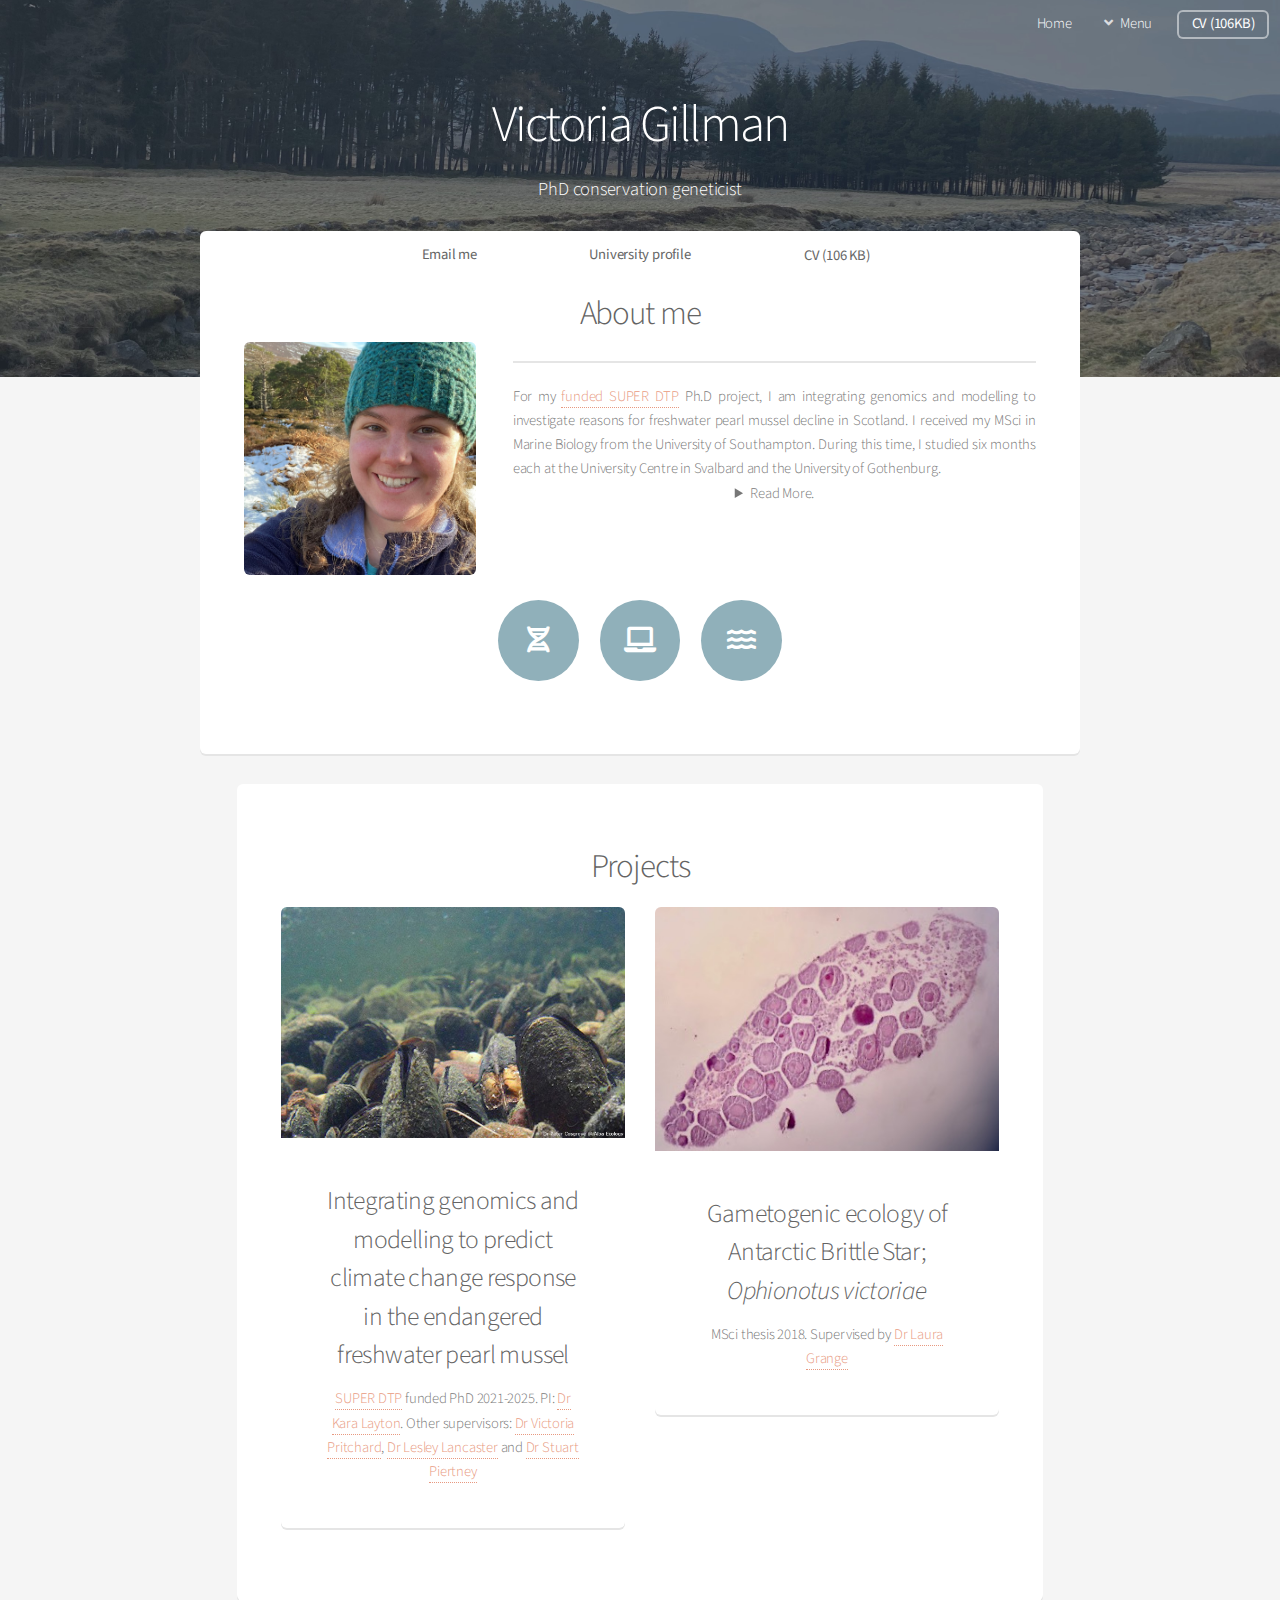
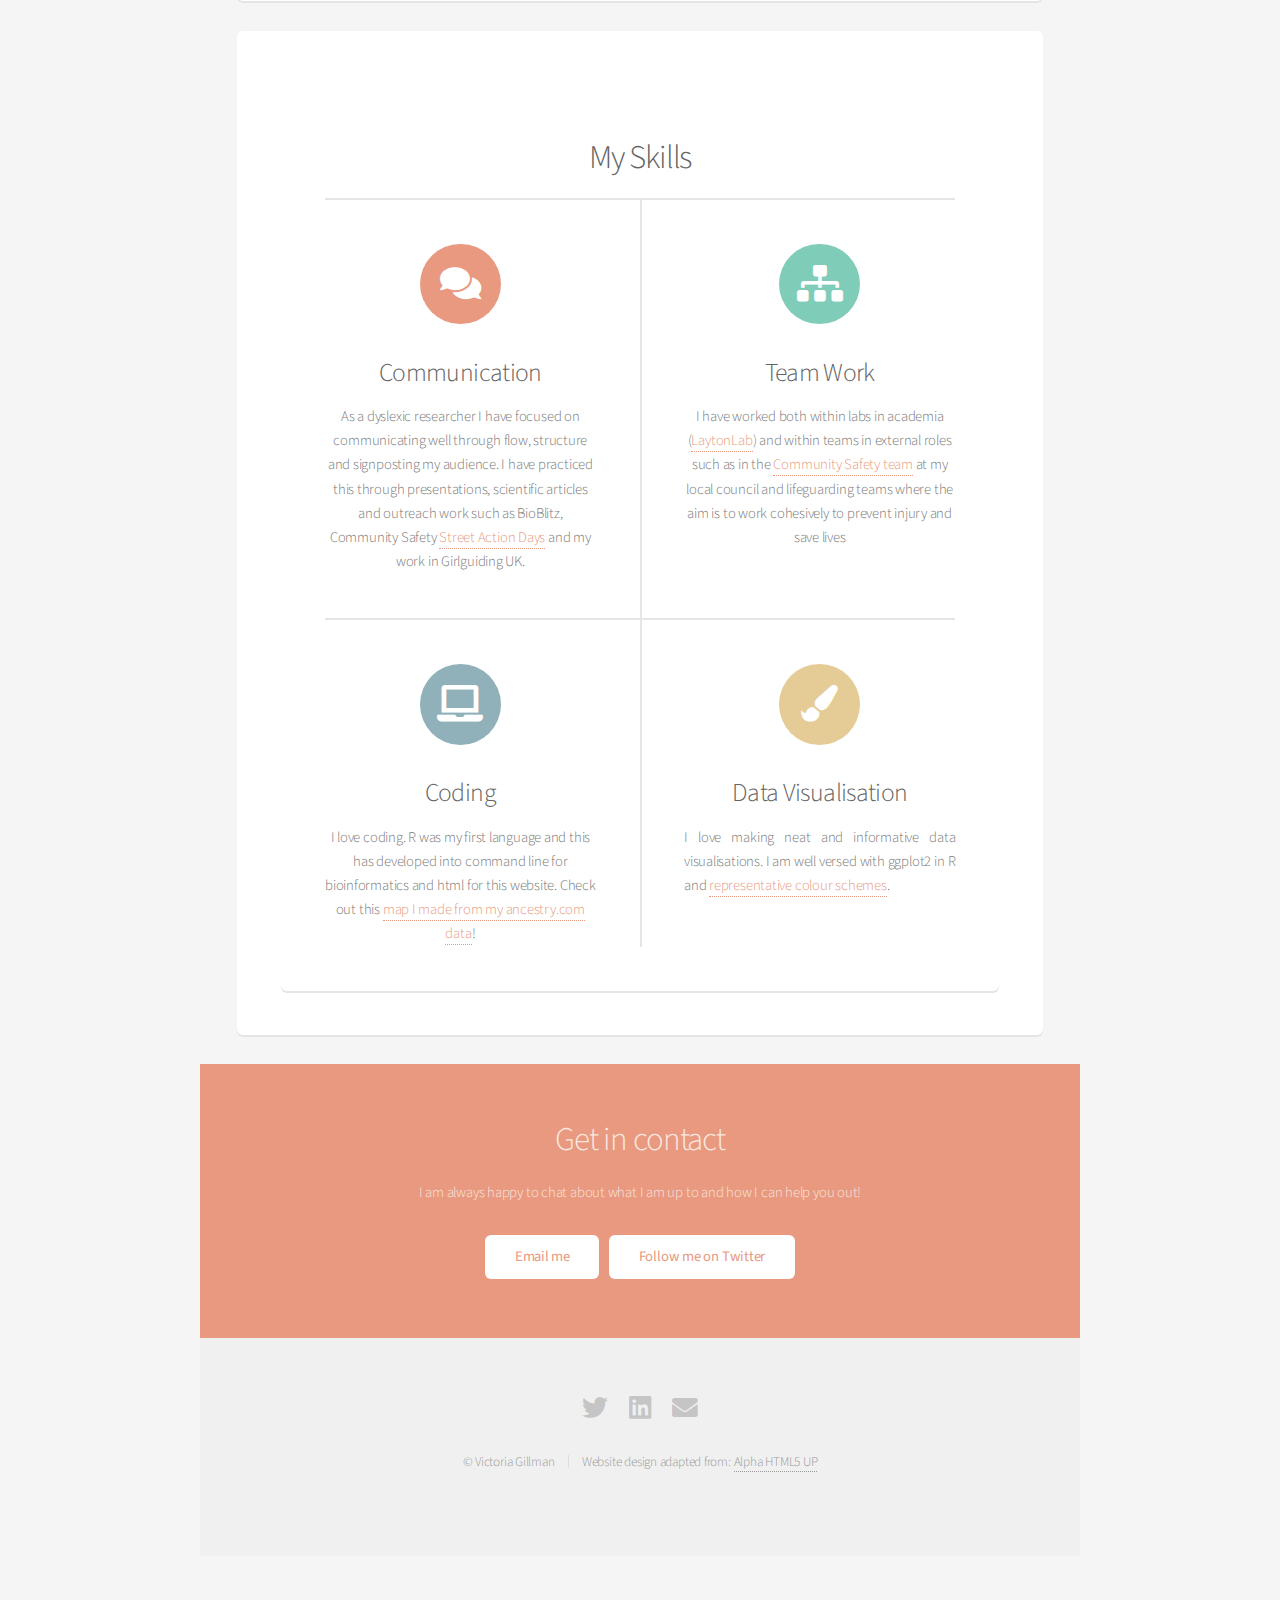
==== commit 7f9fca0c: "sdfh" ====
--- a/index.html
+++ b/index.html
@@ -63,7 +63,7 @@
 
 
 				<!-- One -->
-				<section id="main" class="container" style="margin-top: -150px;">
+				<section id="main" class="container" >
 
 					<section class="box special">
     <header class="major">
--- a/assets/css/main.css
+++ b/assets/css/main.css
@@ -3739,7 +3739,7 @@
 
 			#banner {
 				padding: 4em 0;
-				        background-color: red; /* Add a background color for testing */
+				       /* background-color: red;  Add a background color for testing */
 
 			}
 
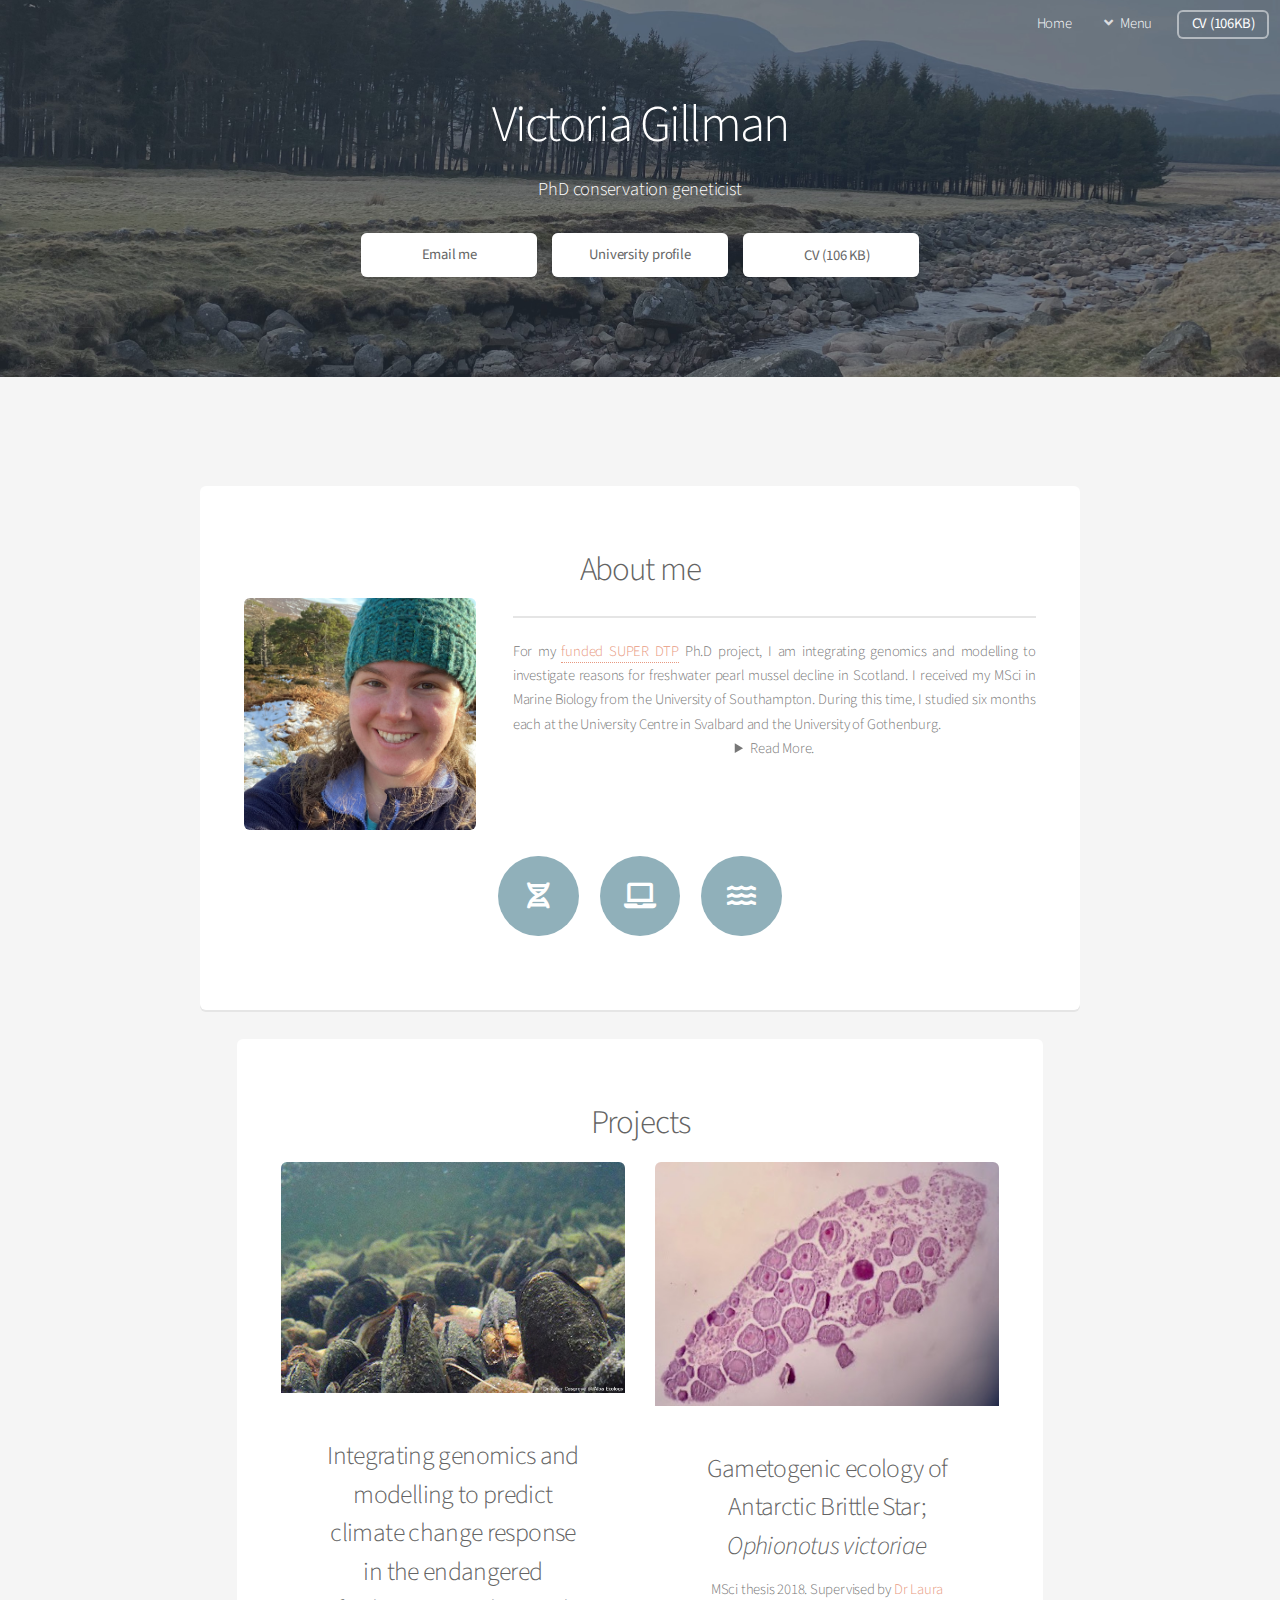
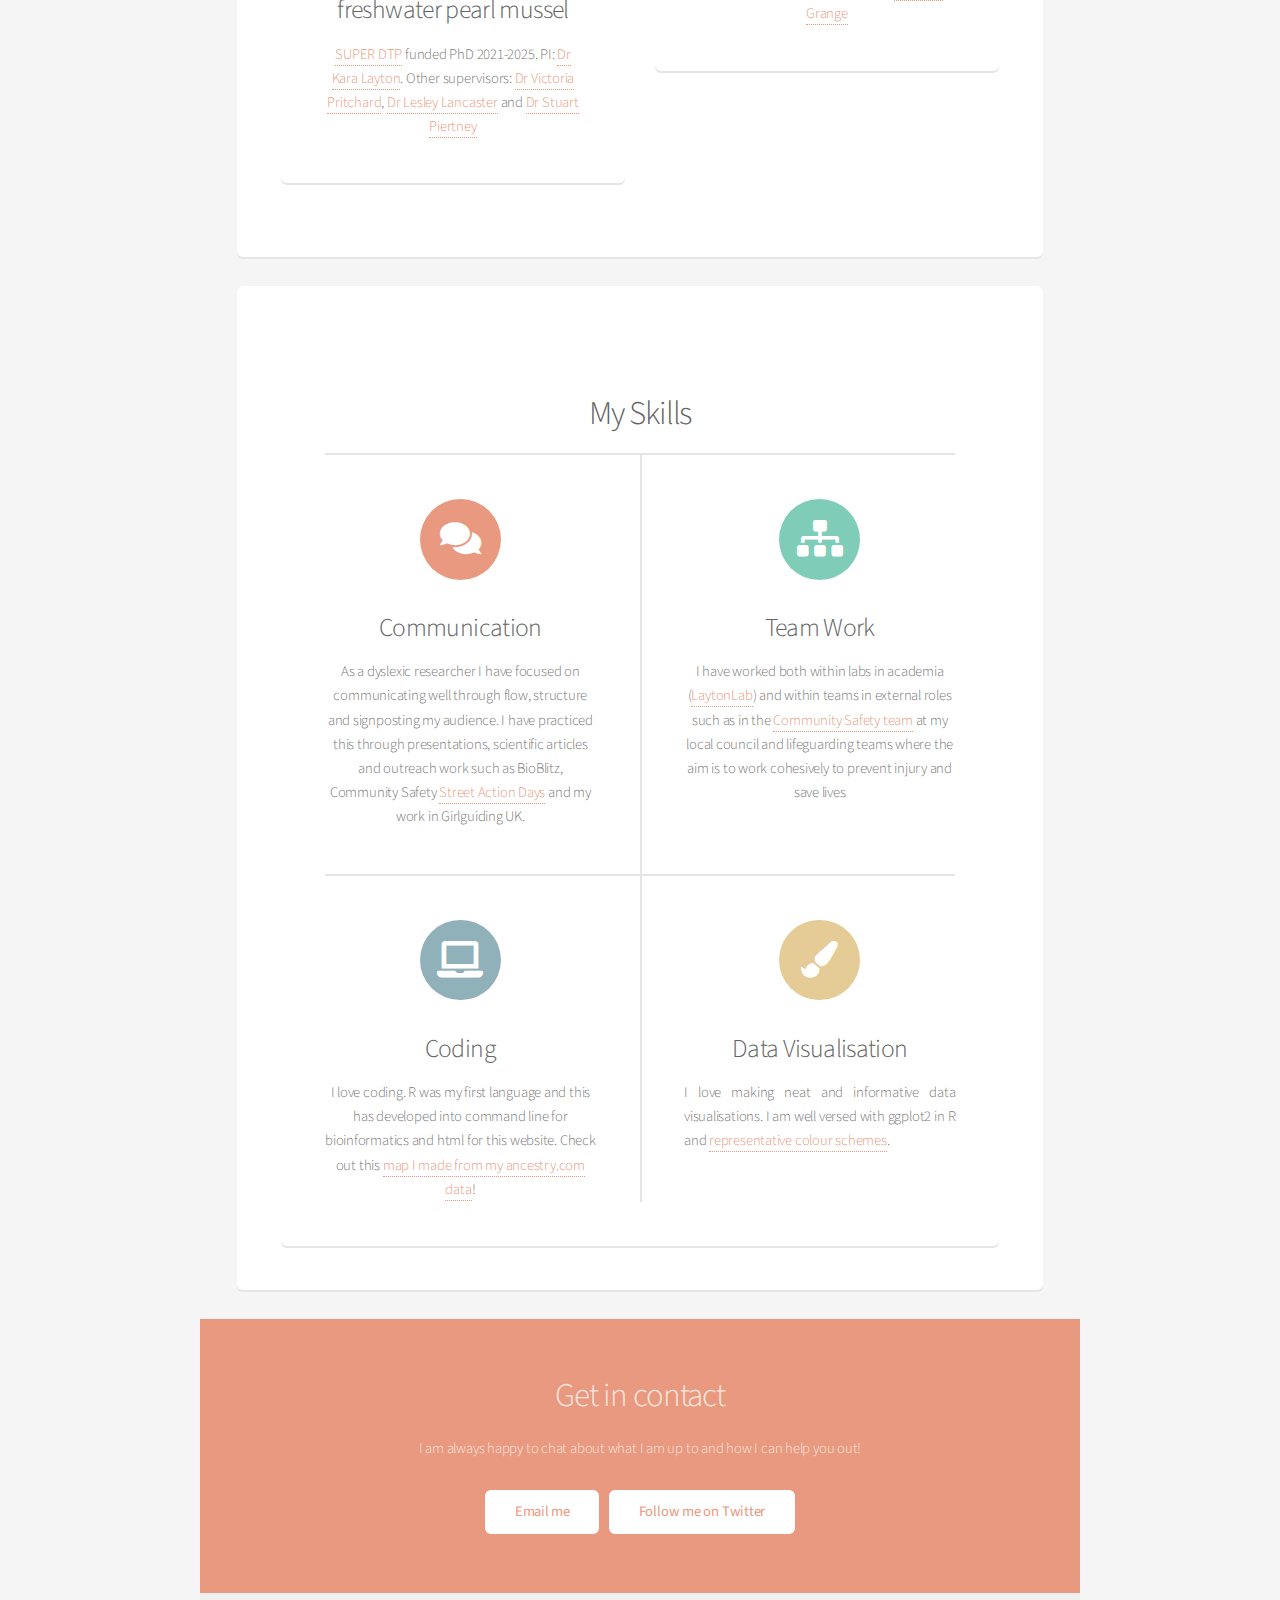
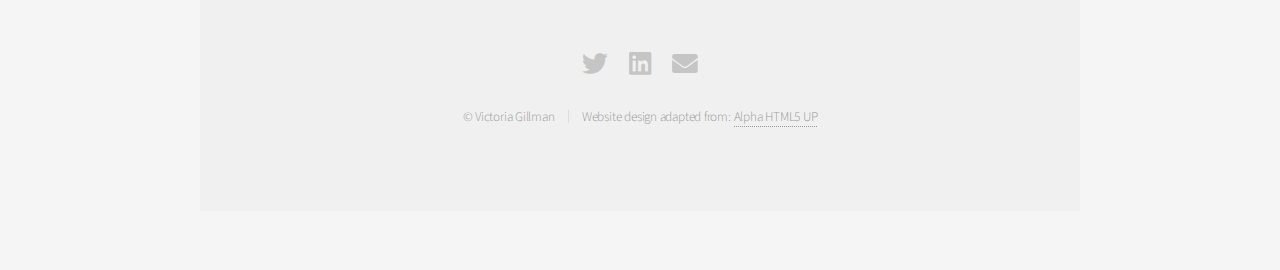
==== commit 2cb1edf8: "Update index.html" ====
--- a/index.html
+++ b/index.html
@@ -63,7 +63,7 @@
 
 
 				<!-- One -->
-				<section id="main" class="container" >
+				<section id="main" class="container" style="margin-top: 50px;">
 
 					<section class="box special">
     <header class="major">
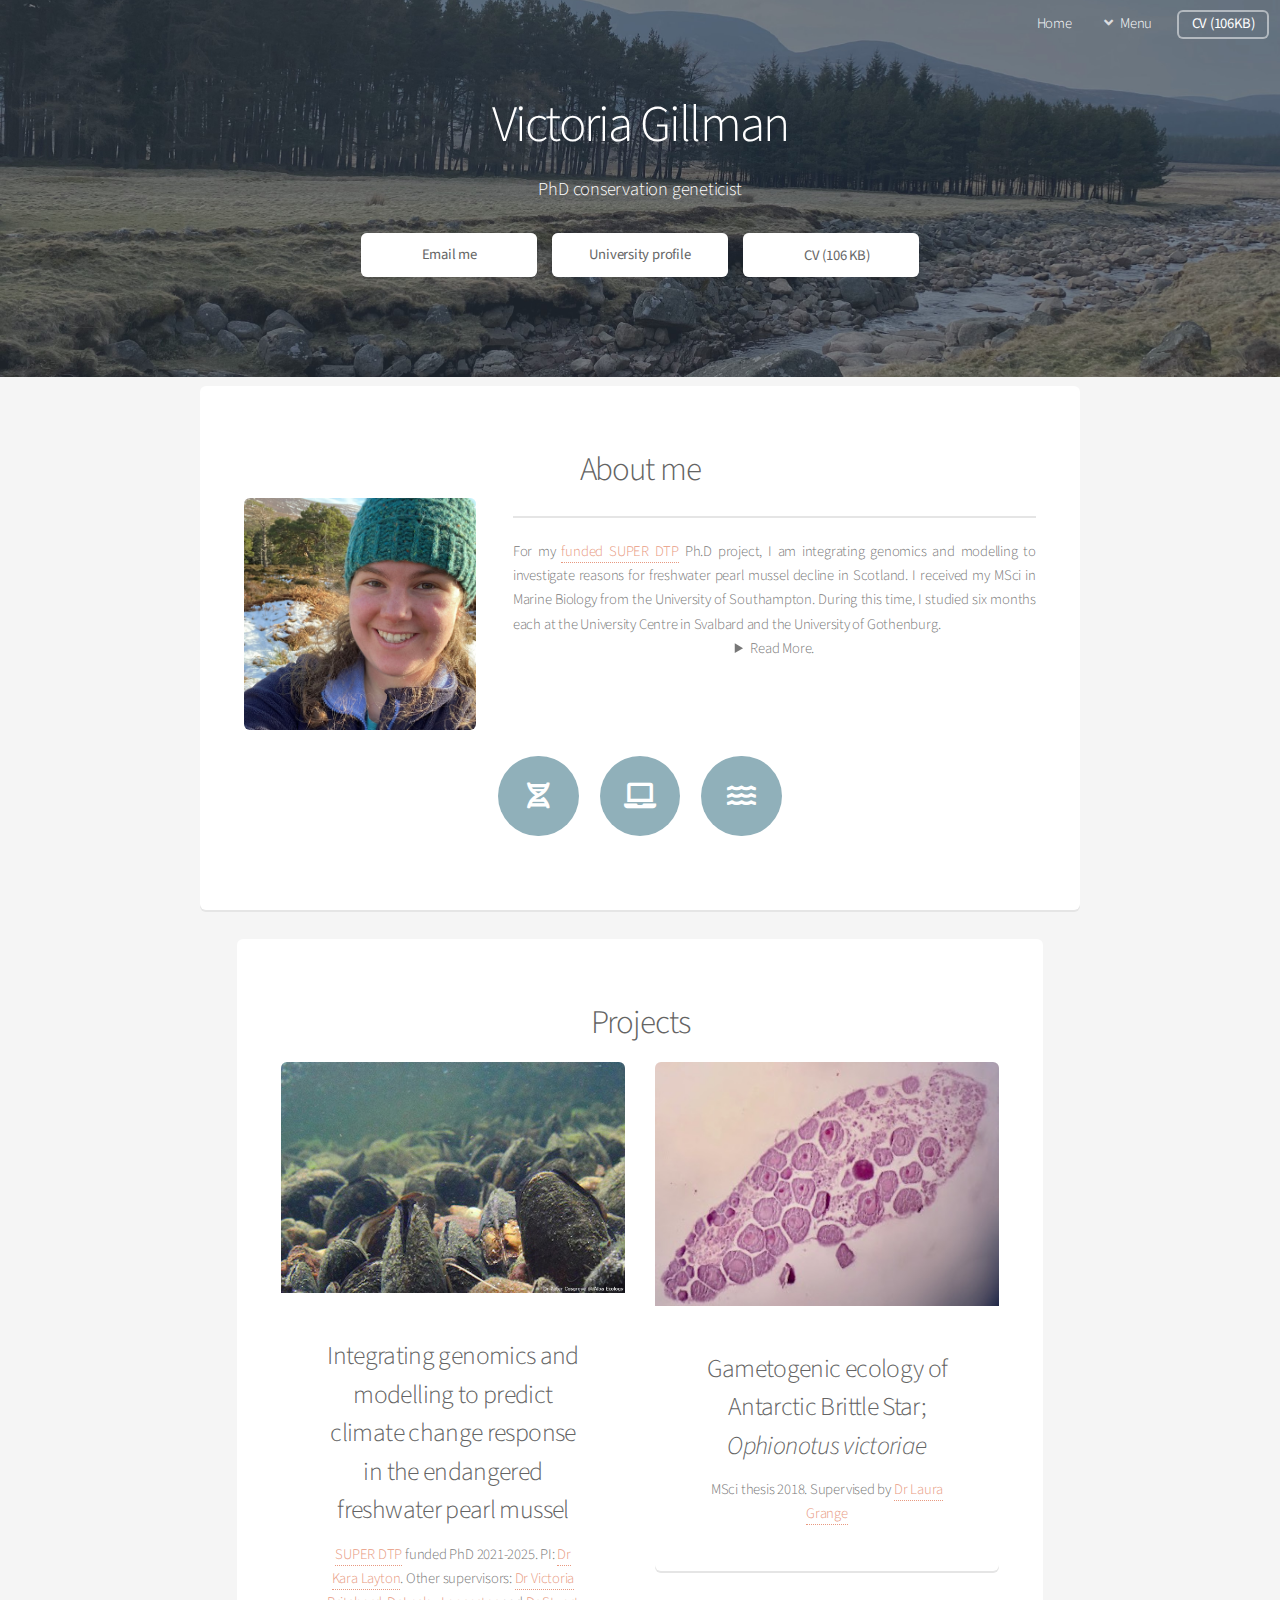
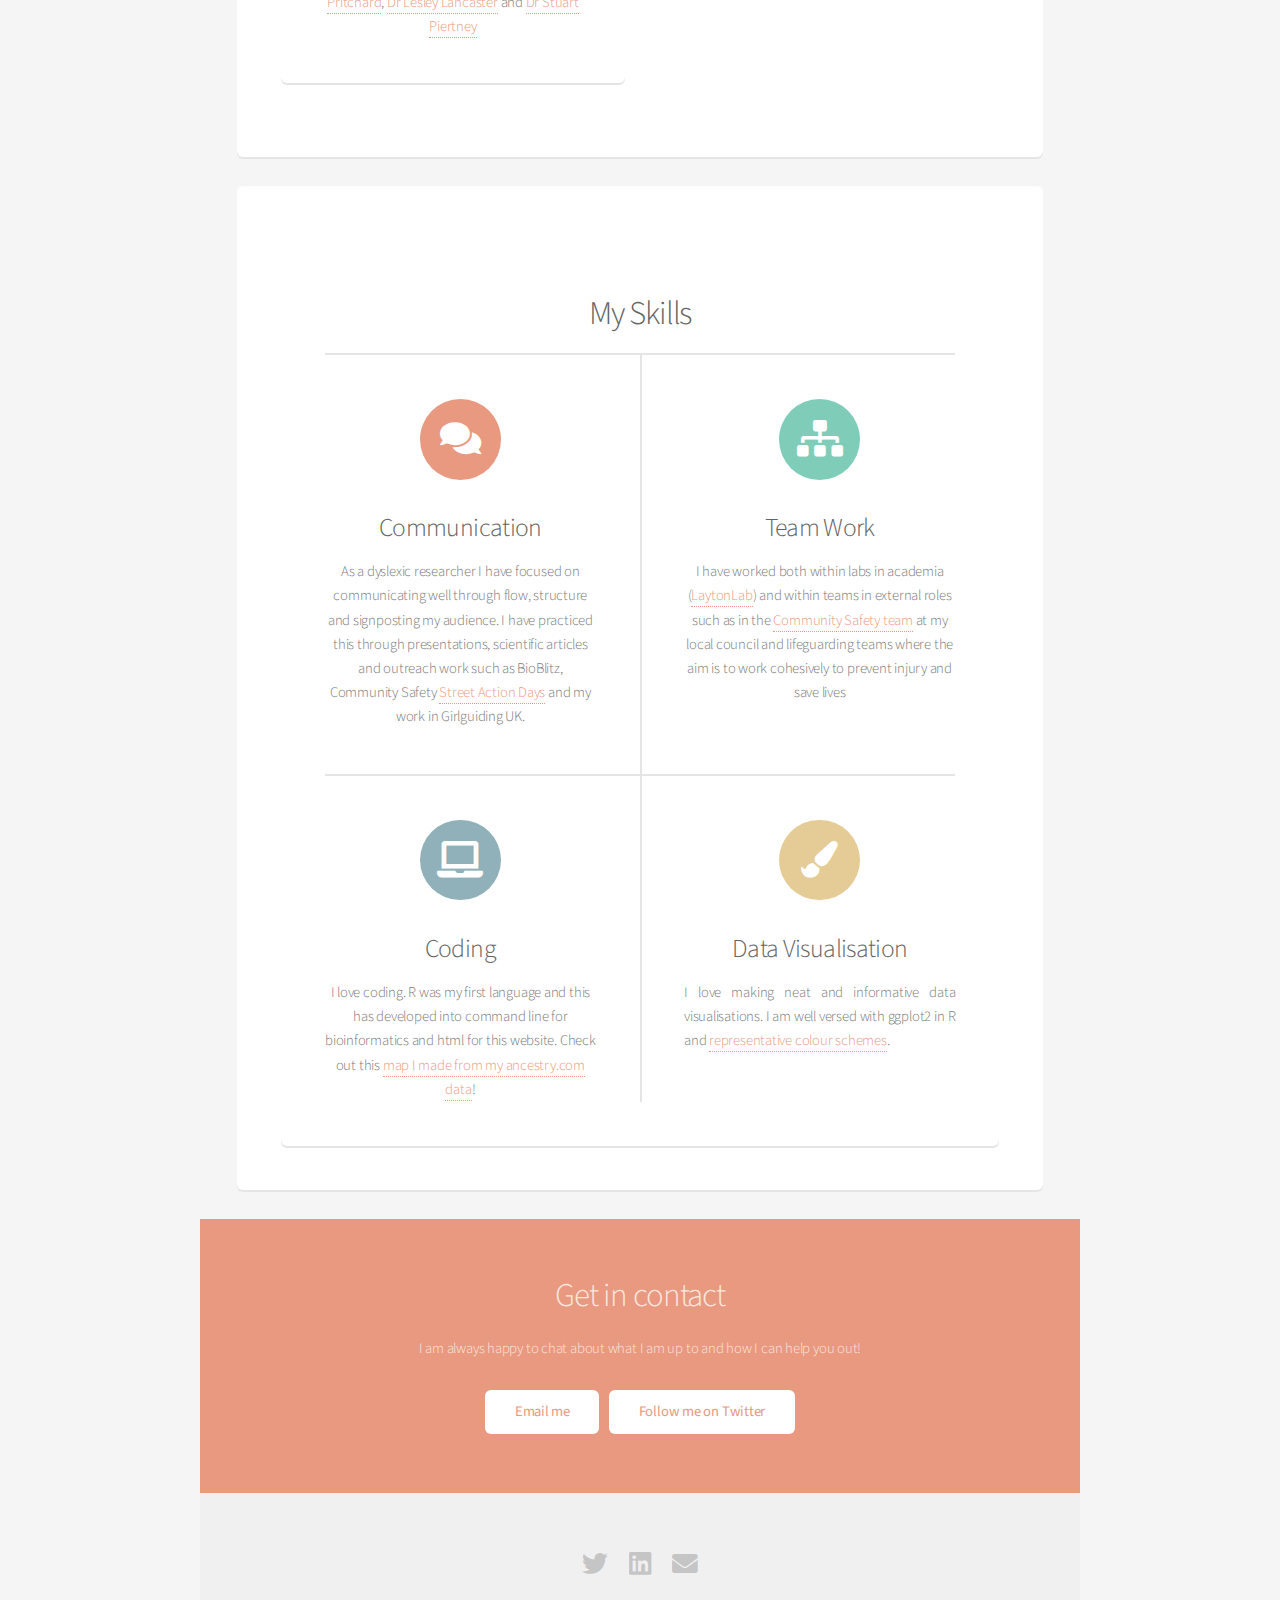
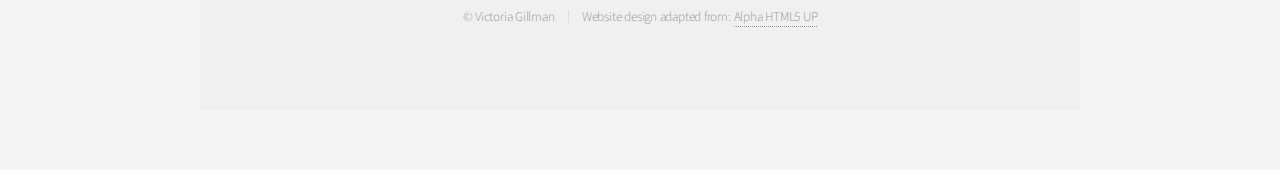
==== commit 797dadb6: "Update index.html" ====
--- a/index.html
+++ b/index.html
@@ -63,7 +63,7 @@
 
 
 				<!-- One -->
-				<section id="main" class="container" style="margin-top: 50px;">
+				<section id="main" class="container" style="margin-top: -50px;">
 
 					<section class="box special">
     <header class="major">
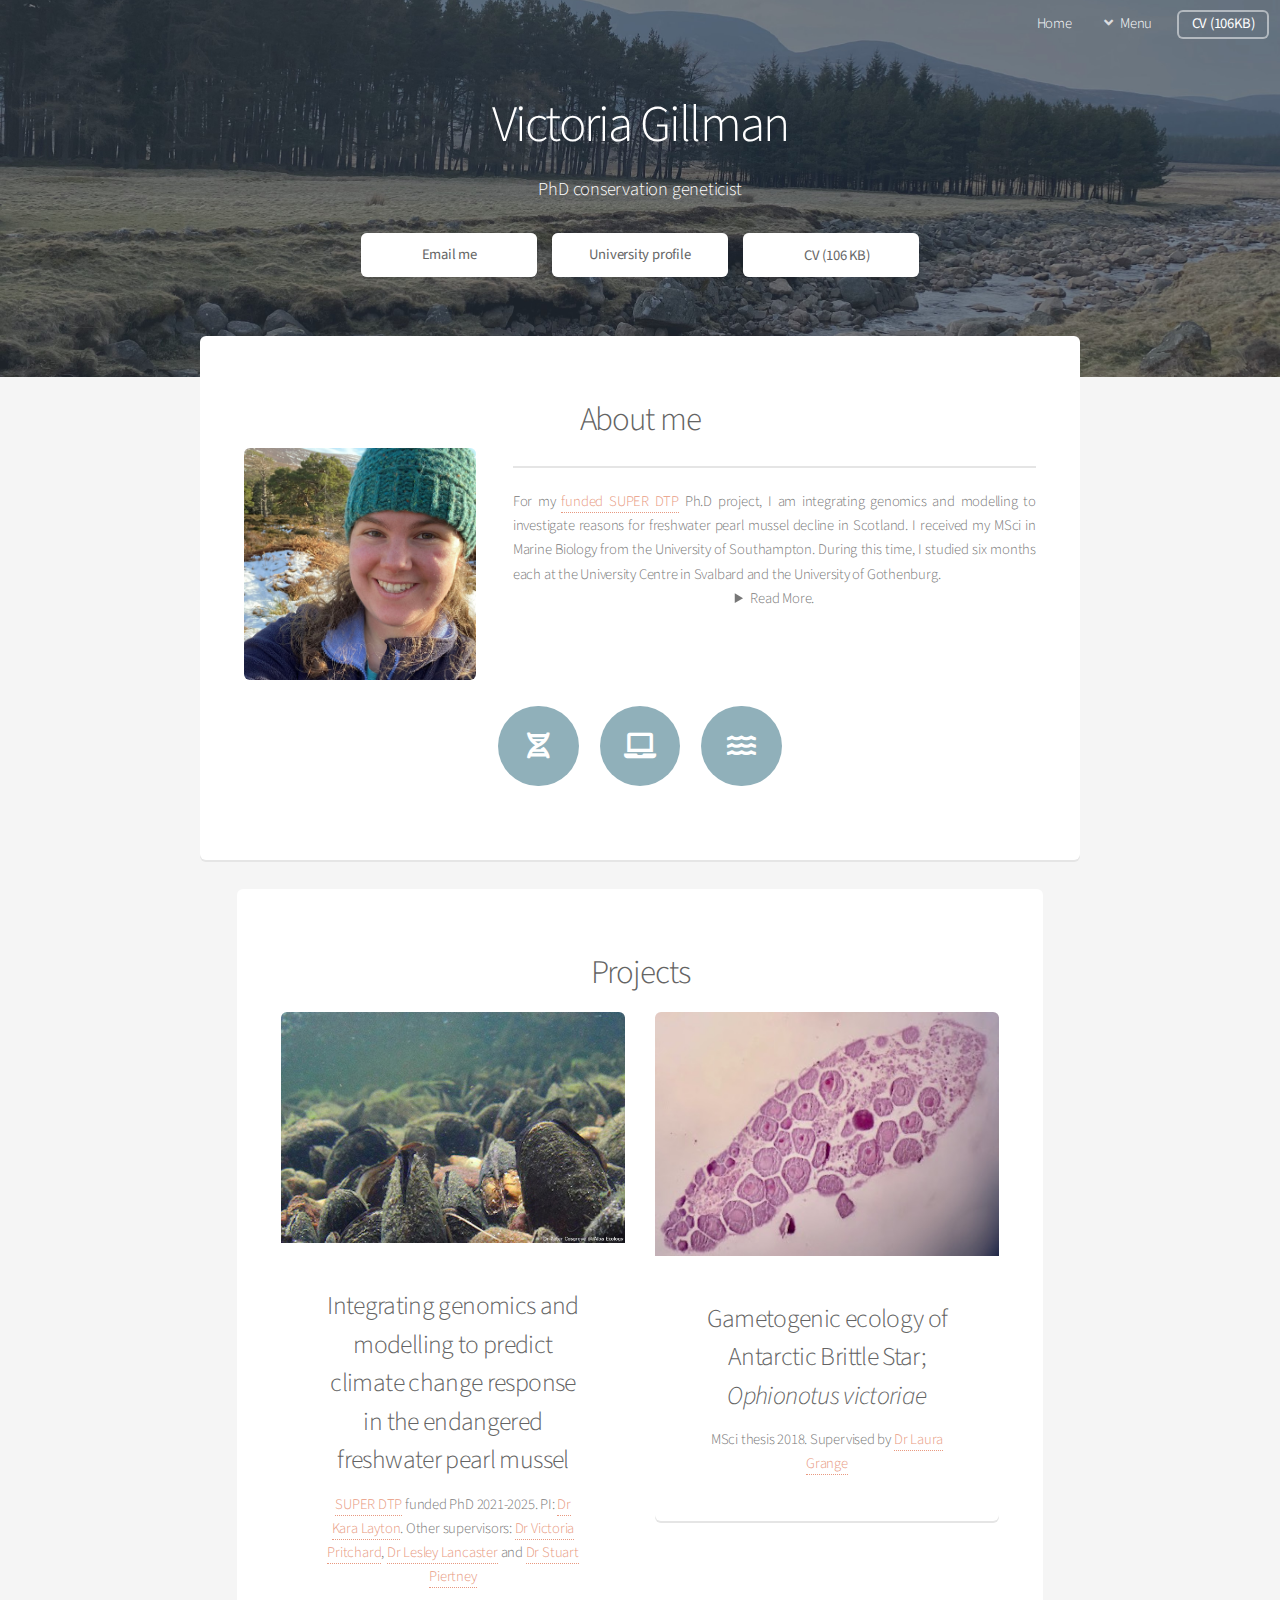
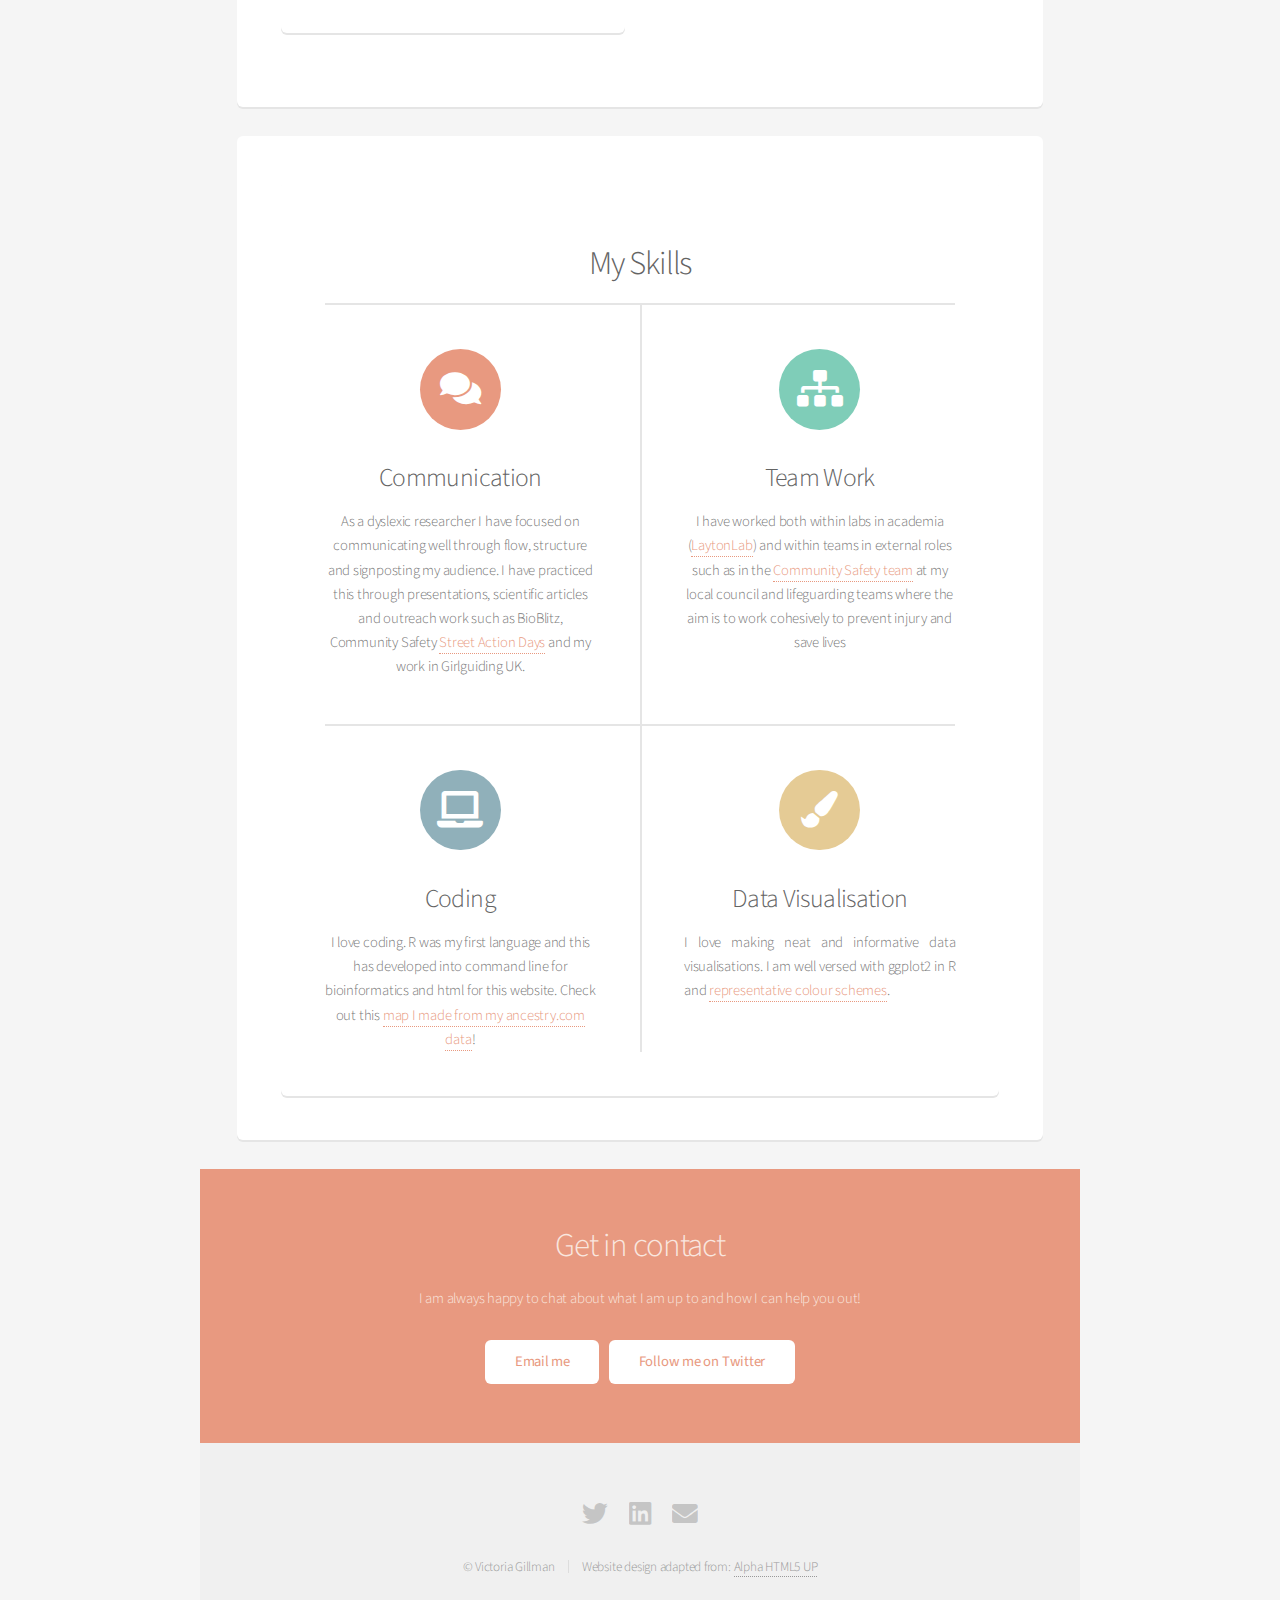
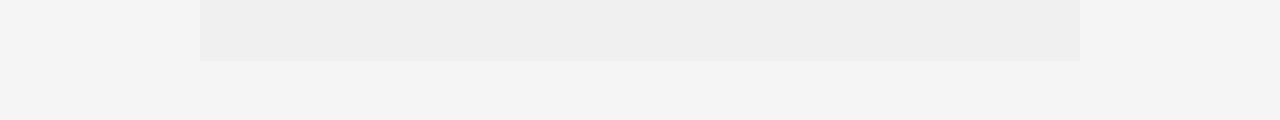
==== commit d2d294f5: "Update index.html" ====
--- a/index.html
+++ b/index.html
@@ -63,7 +63,7 @@
 
 
 				<!-- One -->
-				<section id="main" class="container" style="margin-top: -50px;">
+				<section id="main" class="container" style="margin-top: -100px;">
 
 					<section class="box special">
     <header class="major">
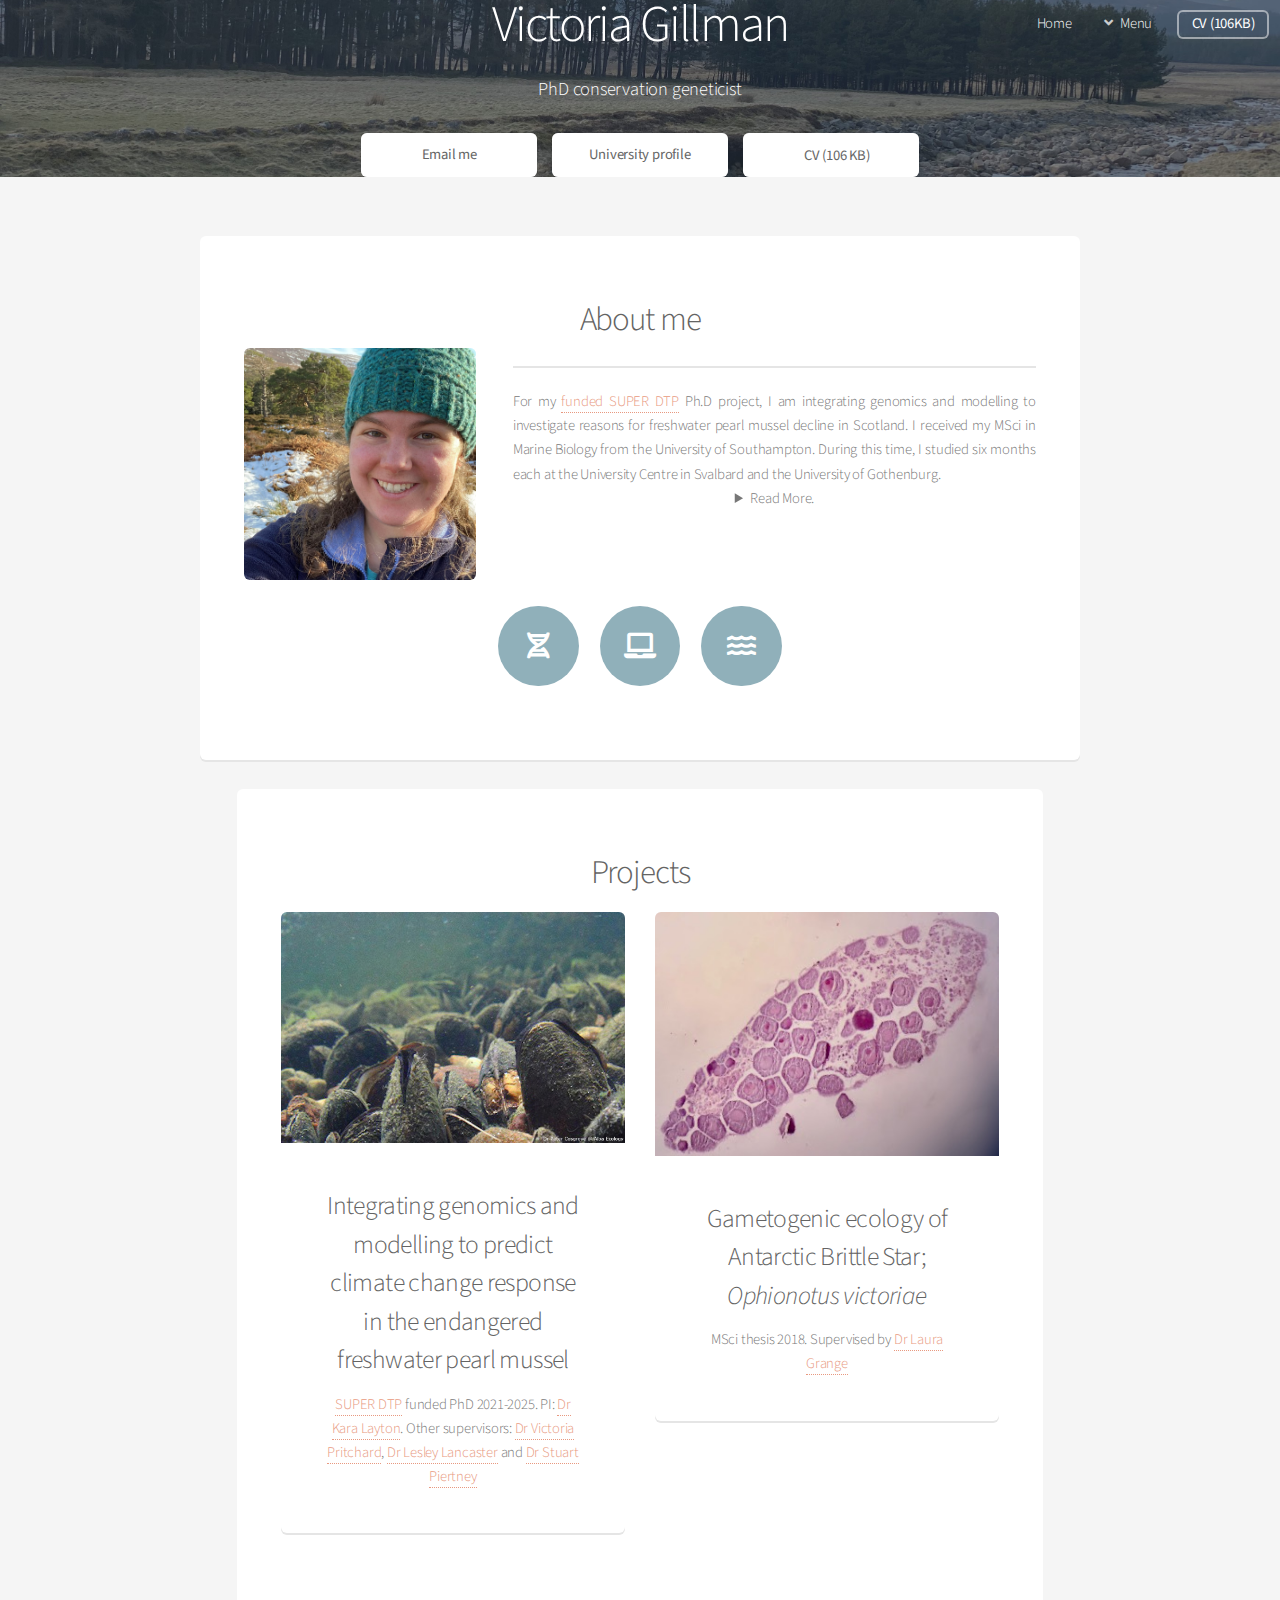
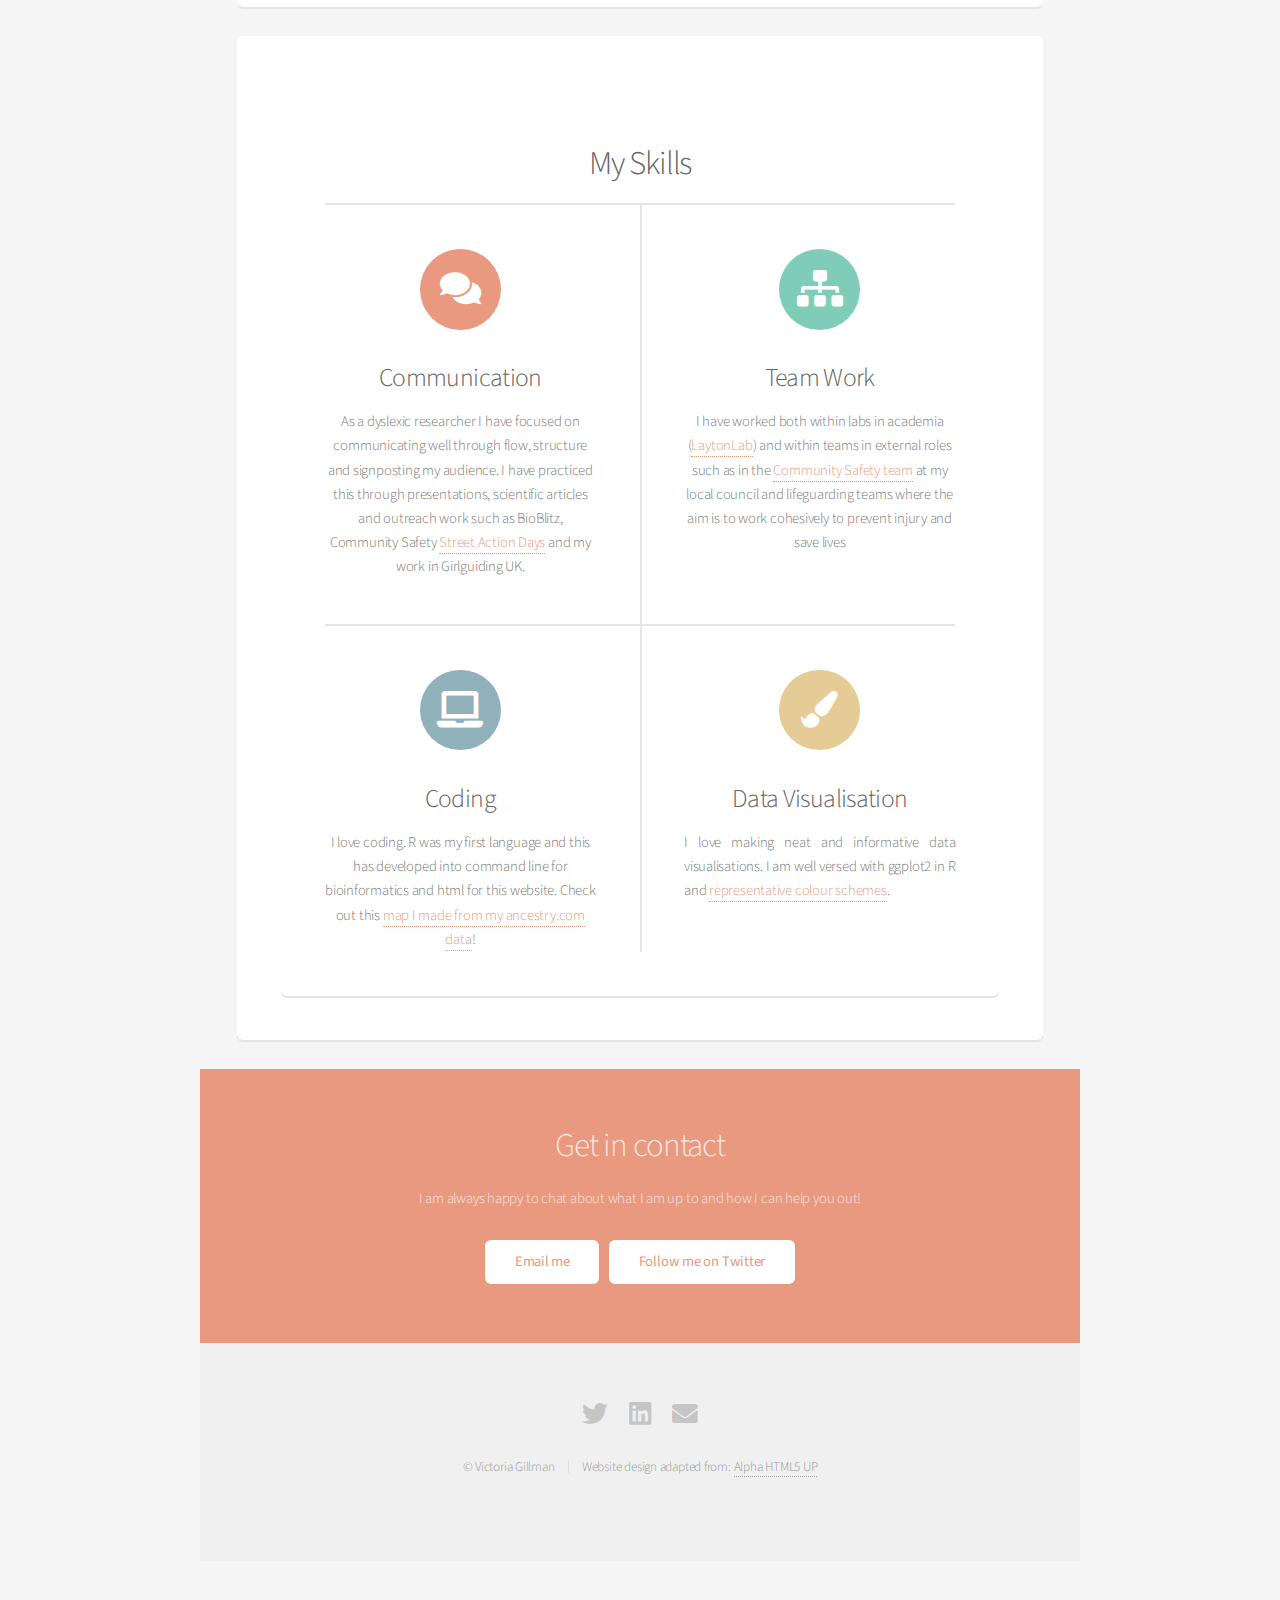
==== commit c04c7633: "Update index.html" ====
--- a/index.html
+++ b/index.html
@@ -49,7 +49,7 @@
 				</header>	
 				
 <!-- Banner -->
-<section id="banner" style="background-image: url('images/overlapbanner.jpg'); background-size: cover; background-position: center; color: #fff; text-align: center; padding: 100px 0;">
+<section id="banner" style="background-image: url('images/overlapbanner.jpg'); background-size: cover; background-position: center; color: #fff; text-align: center; padding: 0px 0;">
     <h2>Victoria Gillman</h2>
     <p>PhD conservation geneticist</p>
     <ul class="actions special">
@@ -63,7 +63,7 @@
 
 
 				<!-- One -->
-				<section id="main" class="container" style="margin-top: -100px;">
+				<section id="main" class="container" style="margin-top: 0px;">
 
 					<section class="box special">
     <header class="major">
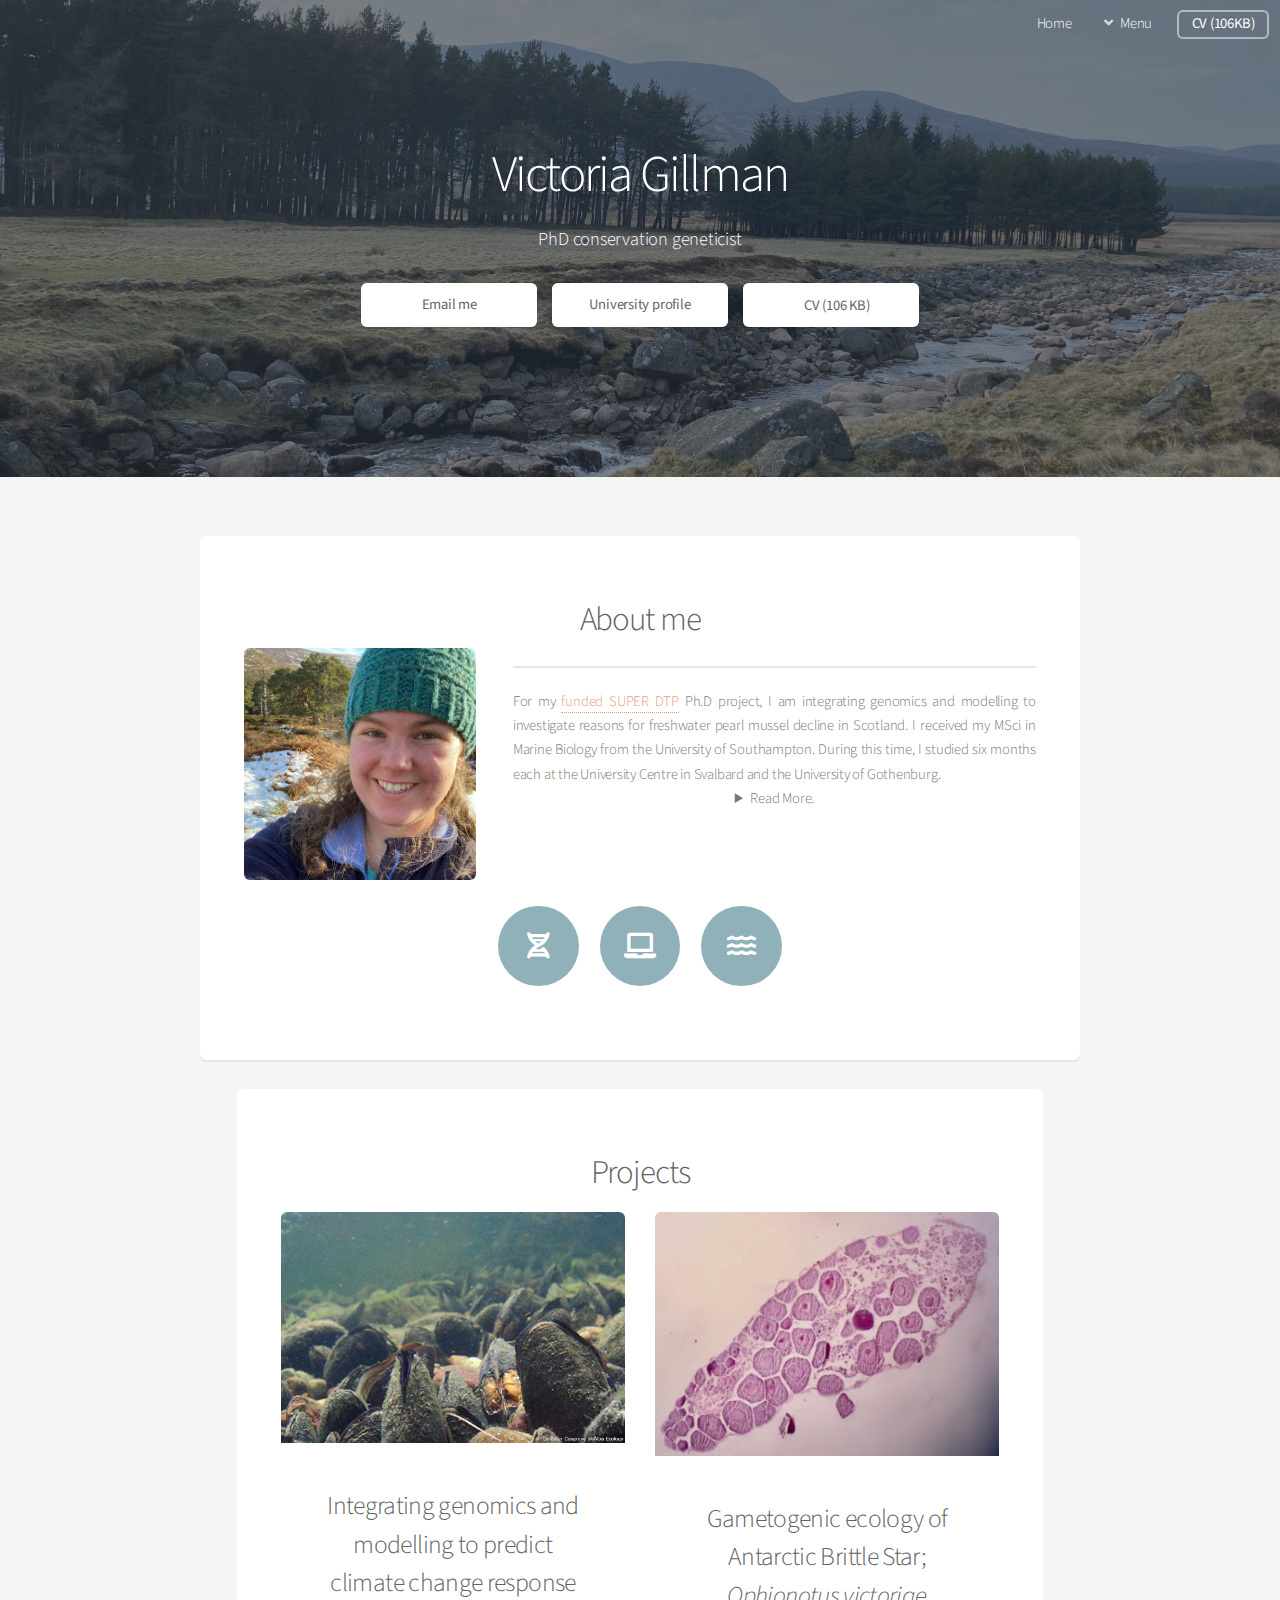
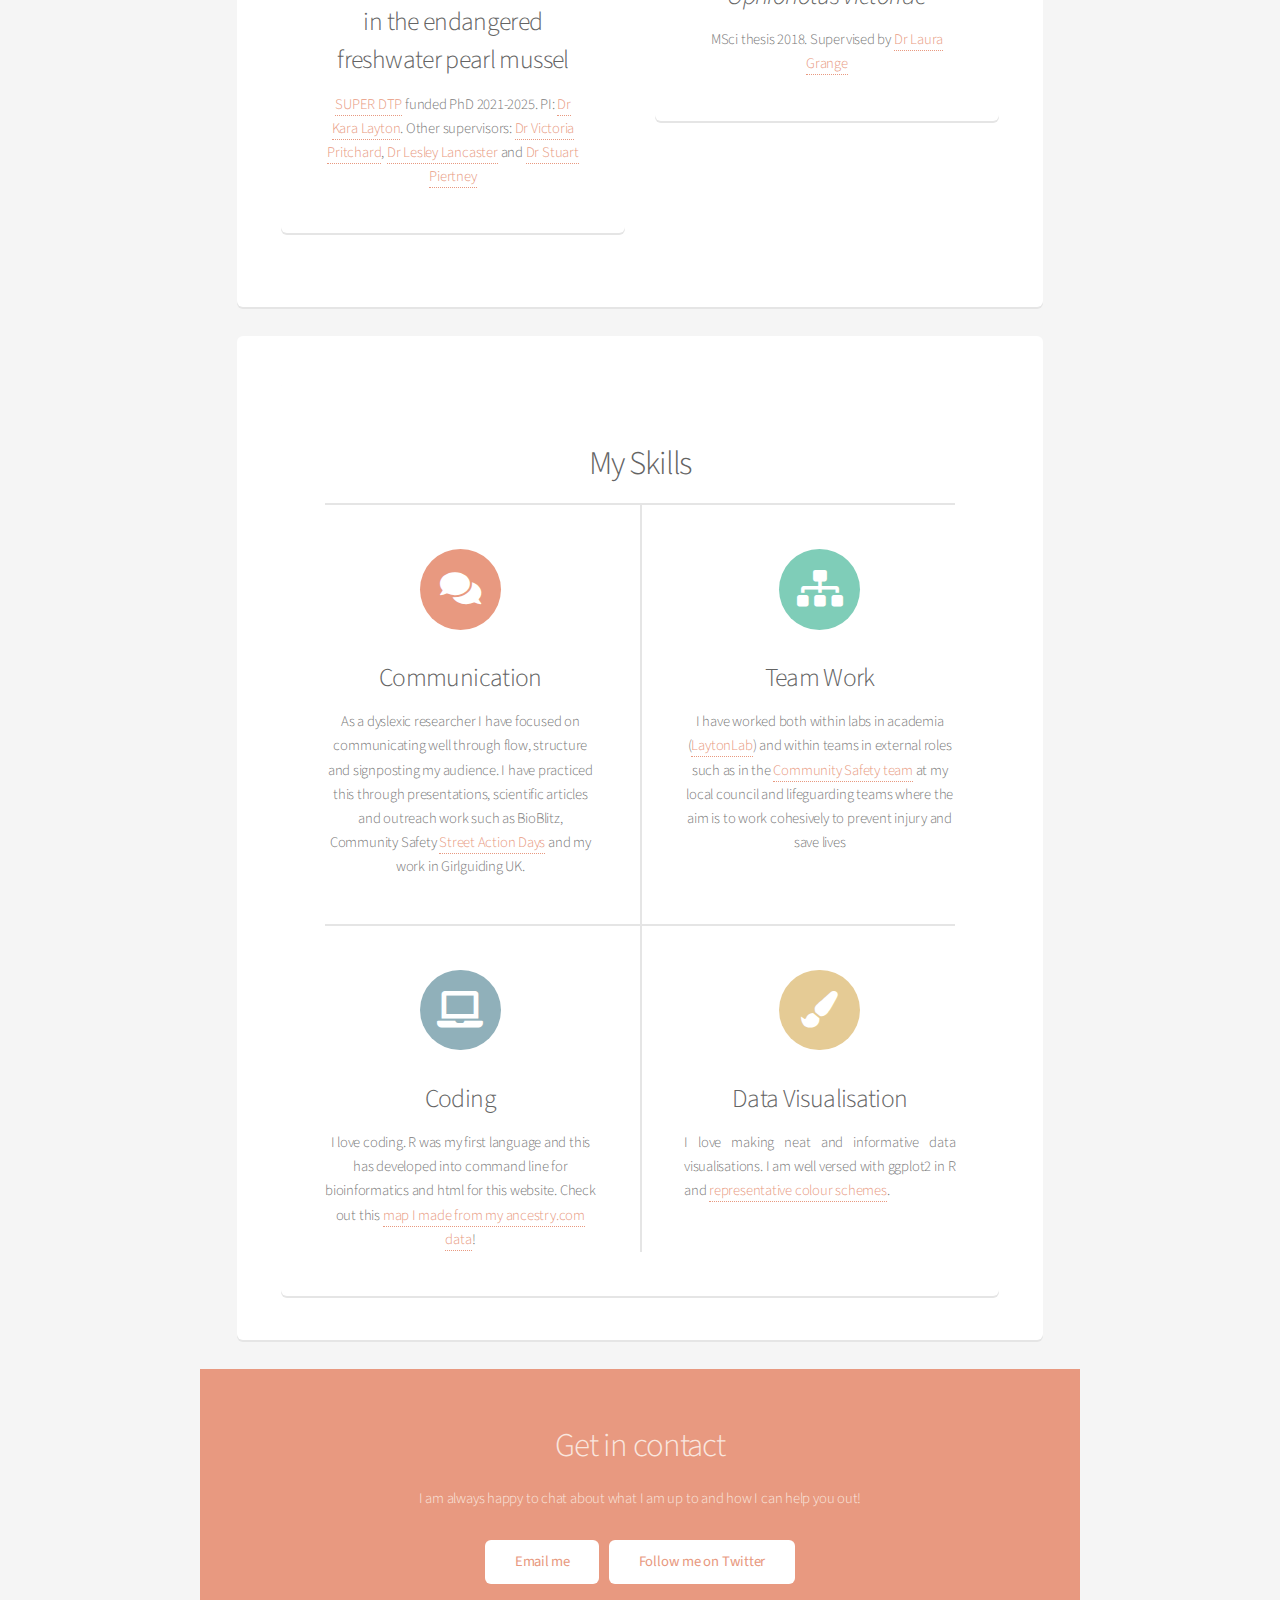
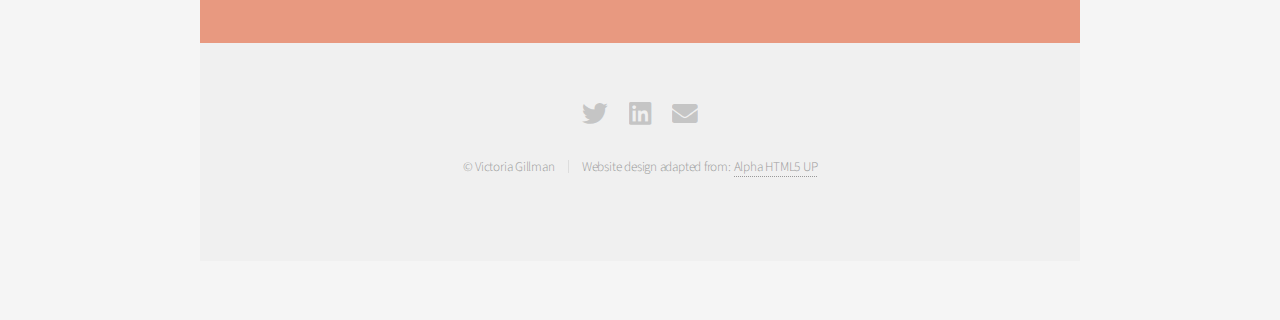
==== commit 3b48fec5: "Update index.html" ====
--- a/index.html
+++ b/index.html
@@ -49,7 +49,7 @@
 				</header>	
 				
 <!-- Banner -->
-<section id="banner" style="background-image: url('images/overlapbanner.jpg'); background-size: cover; background-position: center; color: #fff; text-align: center; padding: 0px 0;">
+<section id="banner" style="background-image: url('images/overlapbanner.jpg'); background-size: cover; background-position: center; color: #fff; text-align: center; padding: 150px 0;">
     <h2>Victoria Gillman</h2>
     <p>PhD conservation geneticist</p>
     <ul class="actions special">
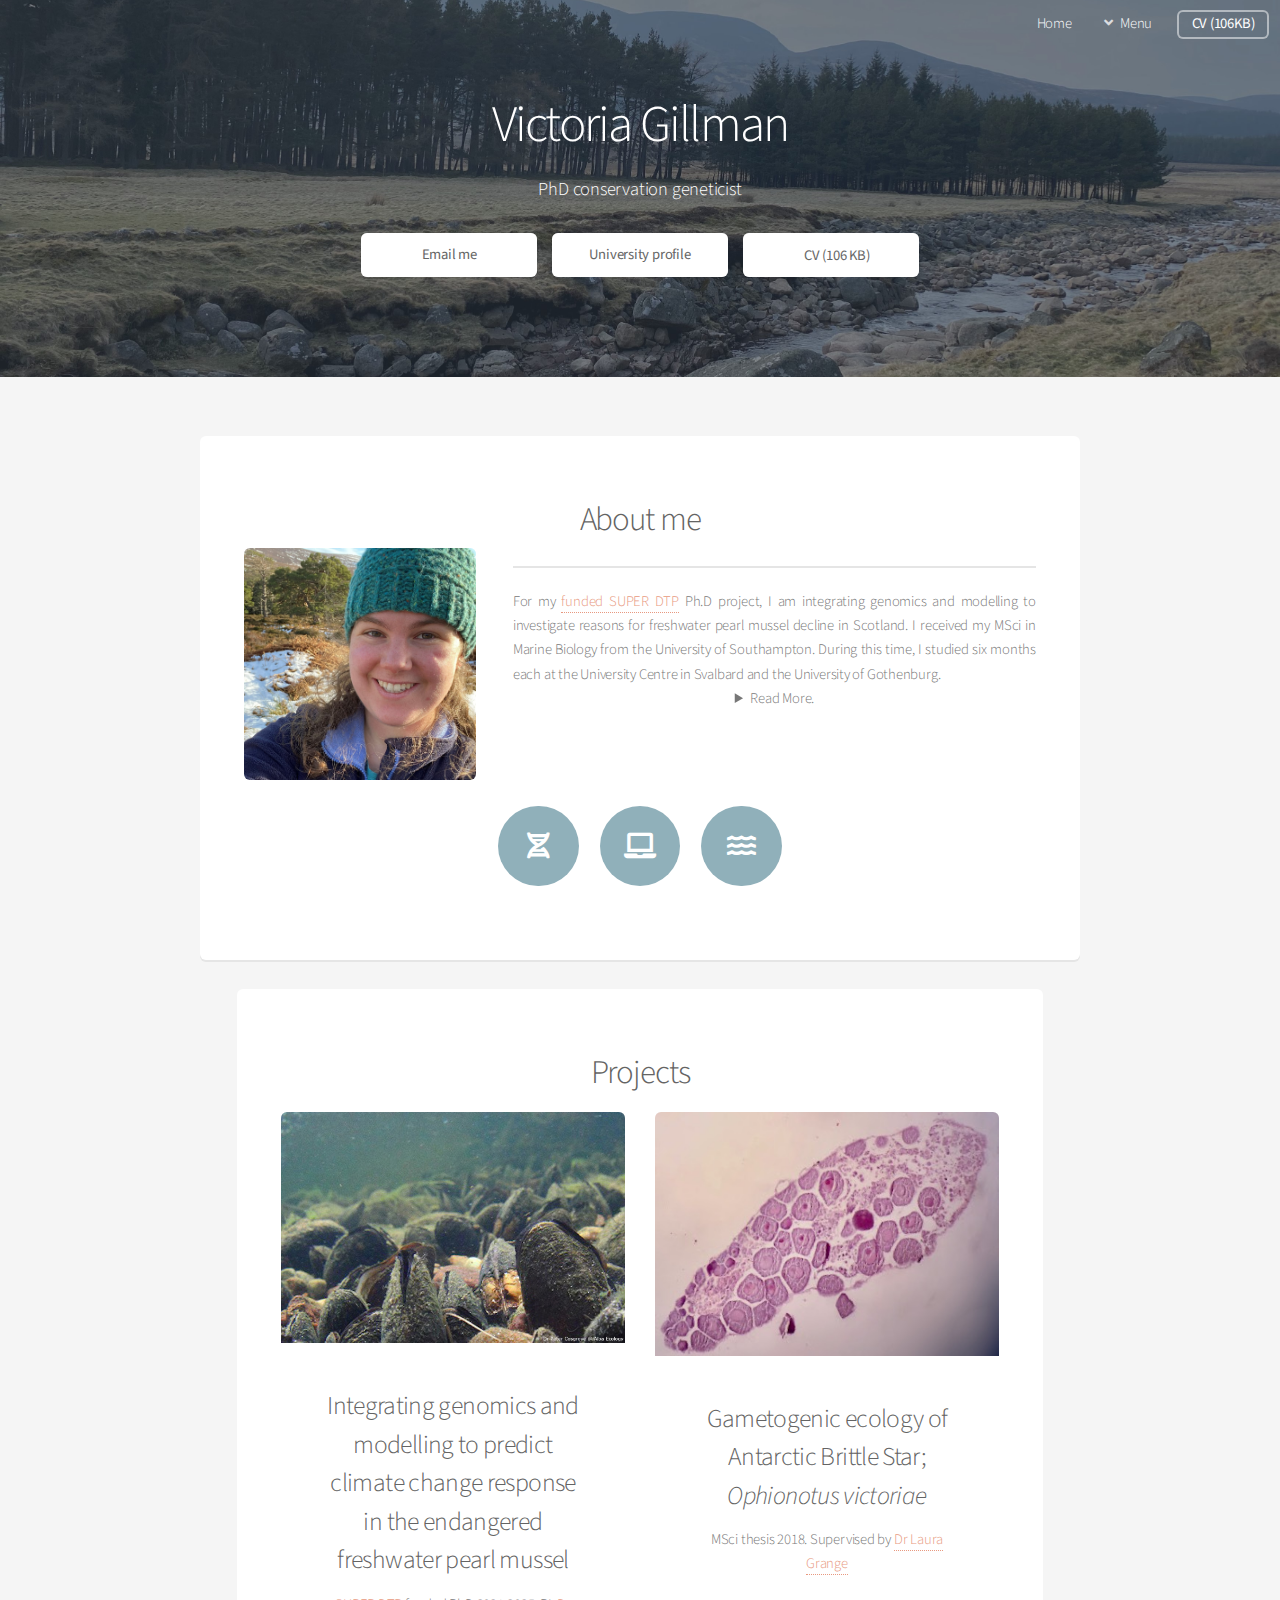
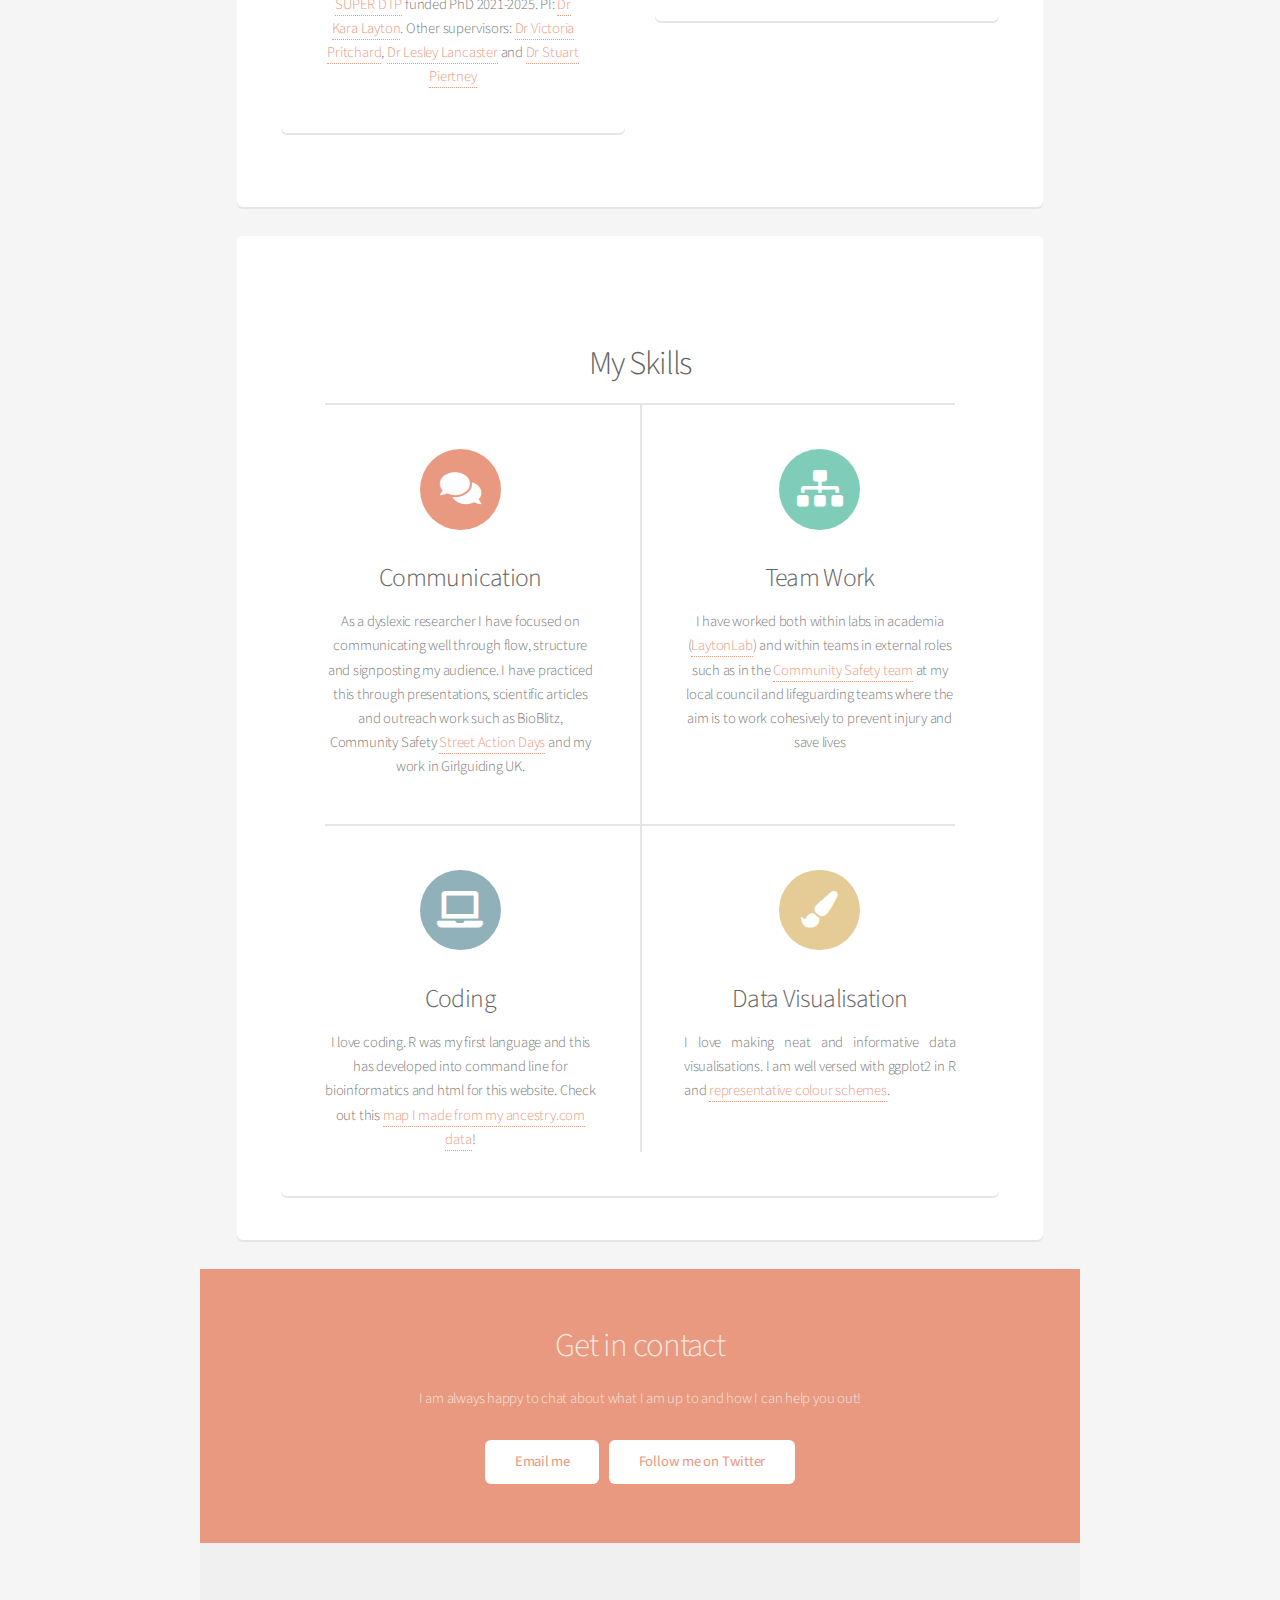
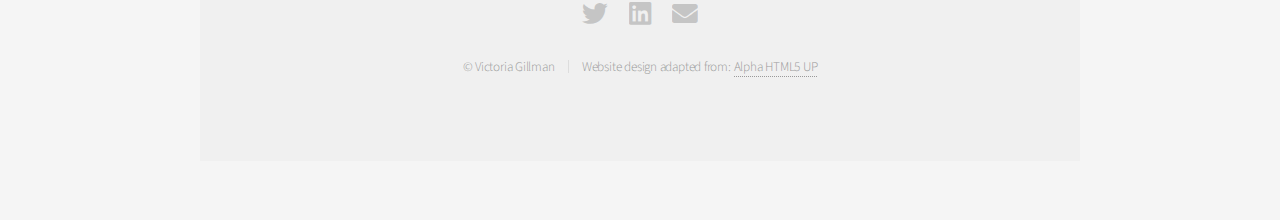
==== commit b0d26276: "Update index.html" ====
--- a/index.html
+++ b/index.html
@@ -49,7 +49,7 @@
 				</header>	
 				
 <!-- Banner -->
-<section id="banner" style="background-image: url('images/overlapbanner.jpg'); background-size: cover; background-position: center; color: #fff; text-align: center; padding: 150px 0;">
+<section id="banner" style="background-image: url('images/overlapbanner.jpg'); background-size: cover; background-position: center; color: #fff; text-align: center; padding: 100px 0;">
     <h2>Victoria Gillman</h2>
     <p>PhD conservation geneticist</p>
     <ul class="actions special">
